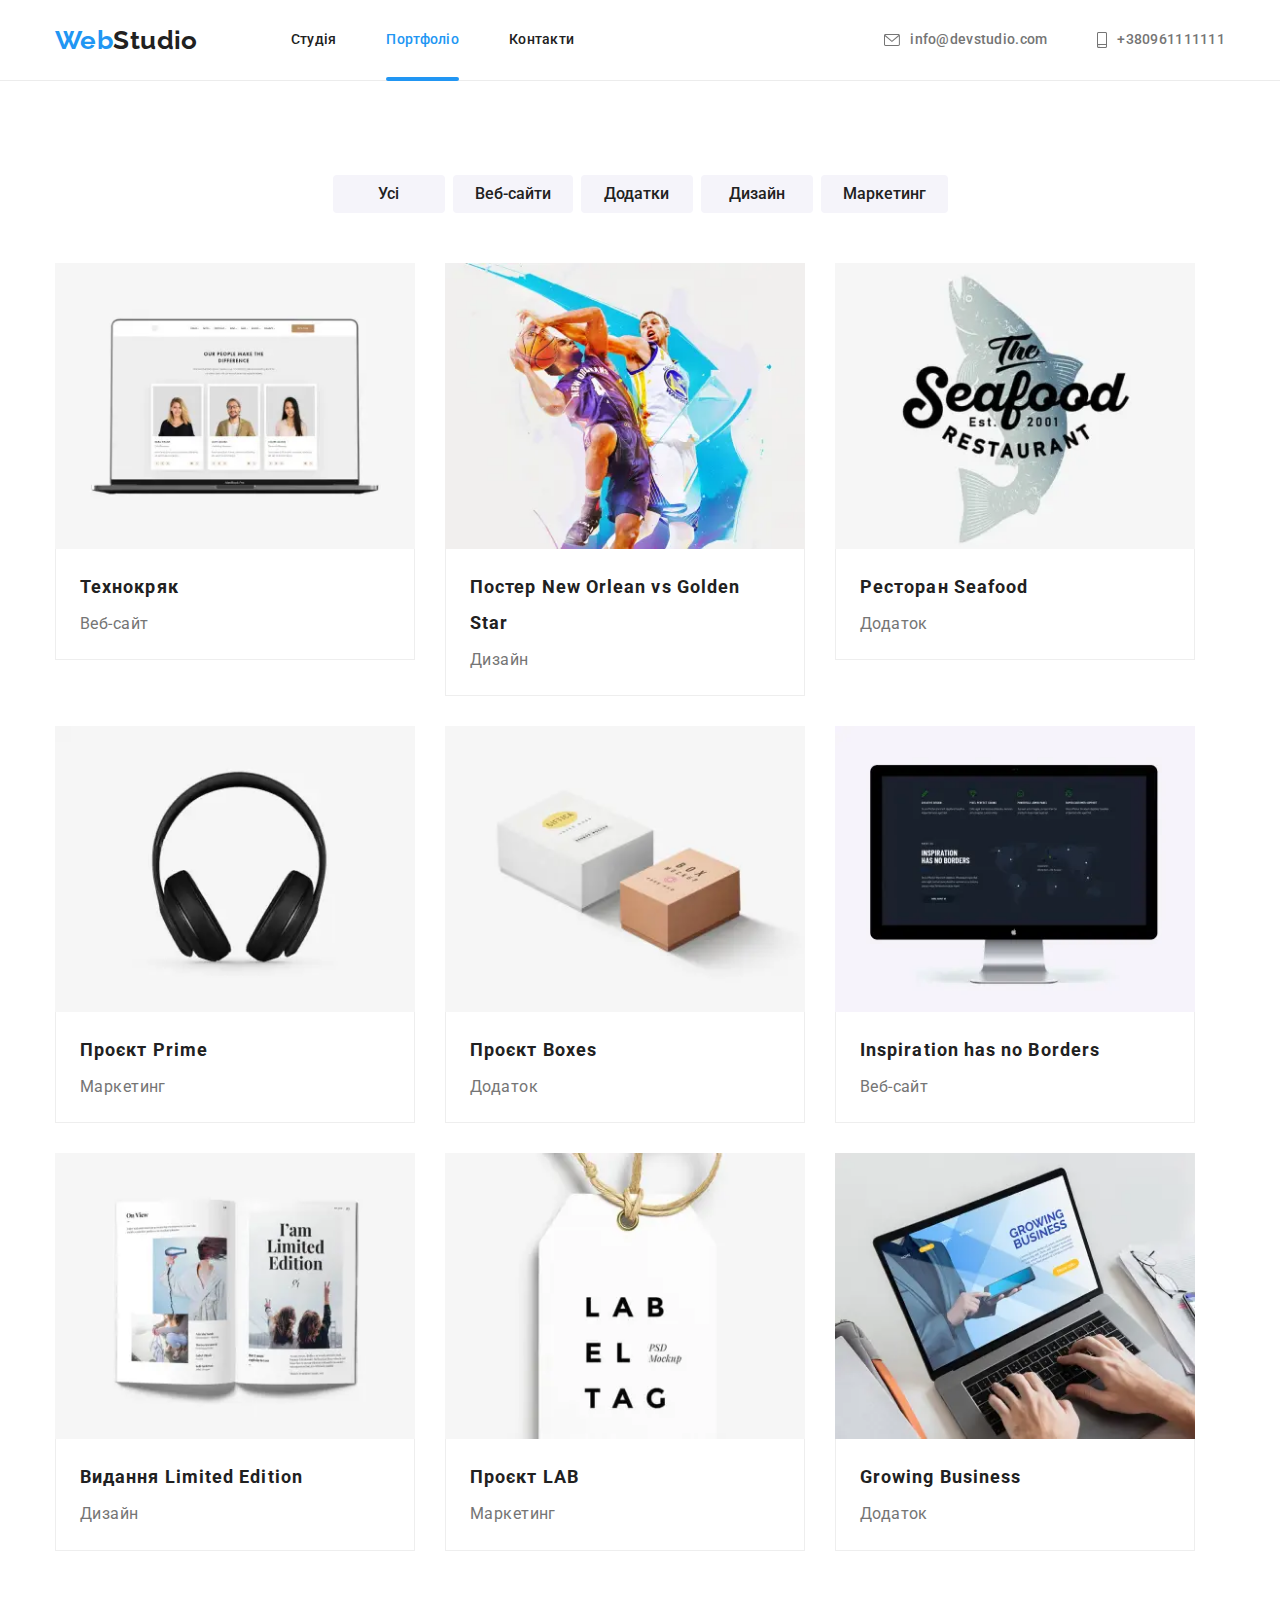
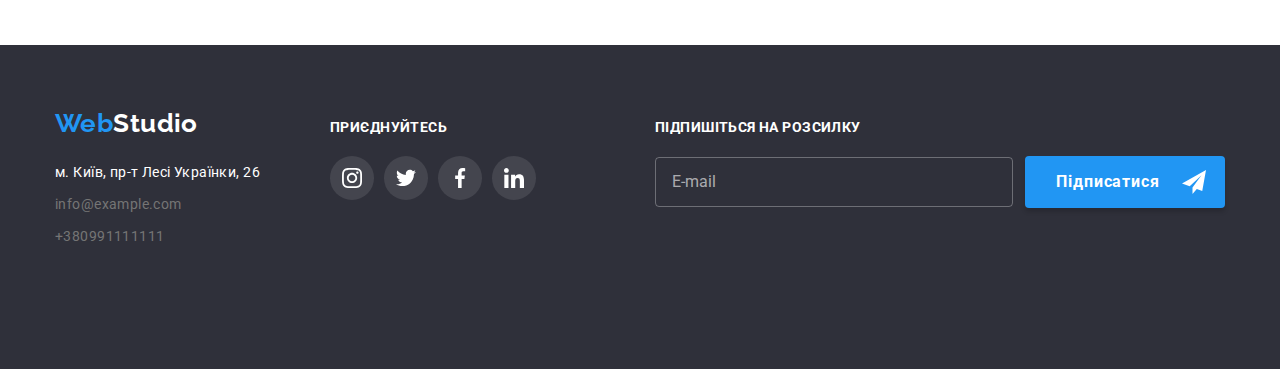
==== portfolio.html @ e05320b8 "add new tasks" ====
<!DOCTYPE html>
<html lang="uk">
  <head>
    <meta charset="UTF-8" />
    <meta http-equiv="X-UA-Compatible" content="IE=edge" />
    <meta name="viewport" content="width=device-width, initial-scale=1.0" />
    <link
      href="https://fonts.googleapis.com/css2?family=Raleway:wght@700&family=Roboto:wght@400;500;700;900&display=swap"
      rel="stylesheet"
    />
    <link
      rel="stylesheet"
      href="https://cdnjs.cloudflare.com/ajax/libs/modern-normalize/1.1.0/modern-normalize.min.css"
    />
    <link rel="stylesheet" href="./css/main.min.css" />
    <title>Портфоліо</title>
  </head>
  <body class="page">
    <!-- Header -->
    <header class="page-header">
      <div class="container wrapper">
        <nav class="main-nav">
          <!-- logo -->
          <a href="./index.html" lang="en" class="link logo-header logo"
            ><span class="select">Web</span>Studio</a
          >
          <!-- navigation -->
          <ul class="nav-list list">
            <li class="nav-list-item">
              <a href="./index.html" class="link nav-list-link">Студія</a>
            </li>
            <li class="nav-list-item">
              <a href="./portfolio.html" class="link nav-list-link current">Портфоліо</a>
            </li>
            <li class="nav-list-item"><a href="#" class="link nav-list-link">Контакти</a></li>
          </ul>
        </nav>
        <button class="open-mobile-menu-btn" type="button" data-menu-open>
          <svg class="open-mobile-menu-icon">
            <use href="./images/icons.svg#icon-menu"></use>
          </svg>
        </button>
        <ul class="list contact-list">
          <li class="contact-list-item">
            <a href="mailto:info@devstudio.com" class="link mail">
              <svg class="mail-icon" width="16" height="12" aria-label="пошта">
                <use href="./images/icons.svg#icon-envelope"></use></svg
              >info@devstudio.com</a
            >
          </li>
          <li class="contact-list-item">
            <a href="tel:+380961111111" class="link tel">
              <svg class="mail-icon" width="10" height="16" aria-label="мобільний телефон">
                <use href="./images/icons.svg#icon-smartphone"></use></svg
              >+380961111111</a
            >
          </li>
        </ul>
      </div>
    </header>

    <!-- main -->
    <main>
      <!-- portfolio -->
      <section class="section portfolio">
        <div class="container portfolio-wrapper">
          <h1 class="visually-hidden">Портфоліо</h1>
          <ul class="list portfolio-list">
            <li class="portfolio-list-item">
              <button type="button" class="main-btn button">Усі</button>
            </li>
            <li class="portfolio-list-item">
              <button type="button" class="button">Веб-сайти</button>
            </li>
            <li class="portfolio-list-item">
              <button type="button" class="button">Додатки</button>
            </li>
            <li class="portfolio-list-item">
              <button type="button" class="button">Дизайн</button>
            </li>
            <li class="portfolio-list-item">
              <button type="button" class="button">Маркетинг</button>
            </li>
          </ul>

          <ul class="portfolio-content">
            <li class="portfolio-content-item">
              <a href="" class="link portfolio-content-link">
                <div class="cards-wrapper">
                  <picture>
                    <source
                      srcset="./images/pf1-desktop.webp 1x, ./images/pf1-desktop@2x.webp 2x"
                      media="(min-width: 1200px)"
                      type="image/webp"
                    />
                    <source
                      srcset="./images/pf1-desktop.jpg 1x, ./images/pf1-desktop@2x.jpg 2x"
                      media="(min-width: 1200px)"
                      type="image/jpeg"
                    />
                    <source
                      srcset="./images/pf1-tablet.webp 1x, ./images/pf1-tablet@2x.webp 2x"
                      media="(min-width: 768px)"
                      type="image/webp"
                    />
                    <source
                      srcset="./images/pf1-tablet.jpg 1x, ./images/pf1-tablet@2x.jpg 2x"
                      media="(min-width: 768px)"
                      type="image/jpeg"
                    />
                    <source
                      srcset="./images/pf1-mobile.webp 1x, ./images/pf1-mobile@2x.webp 2x"
                      media="(max-width: 767px)"
                      type="image/webp"
                    />
                    <source
                      srcset="./images/pf1-mobile.jpg 1x, ./images/pf1-mobile@2x.jpg 2x"
                      media="(max-width: 767px)"
                      type="image/jpeg"
                    />
                    <img class="work-picture" src="./images/pf1-mobile.jpg" alt="ноутбук" />
                  </picture>
                  <p class="cards-overlay">
                    Ресурс пропонує комплексні пропозиції з різним рівнем функціоналу та сервісів.
                    Все це дозволить відвідувачу отримати вичерпні відомості про компанію чи
                    приватну особу.
                  </p>
                </div>
                <div class="our-products">
                  <h2 class="portfolio-title">Технокряк</h2>
                  <p class="desk">Веб-сайт</p>
                </div>
              </a>
            </li>

            <li class="link portfolio-content-item">
              <a href="" class="link portfolio-content-link">
                <div class="cards-wrapper">
                  <picture>
                    <source
                      srcset="./images/pf2-desktop.webp 1x, ./images/pf2-desktop@2x.webp 2x"
                      media="(min-width: 1200px)"
                      type="image/webp"
                    />
                    <source
                      srcset="./images/pf2-desktop.jpg 1x, ./images/pf2-desktop@2x.jpg 2x"
                      media="(min-width: 1200px)"
                      type="image/jpeg"
                    />
                    <source
                      srcset="./images/pf2-tablet.webp 1x, ./images/pf2-tablet@2x.webp 2x"
                      media="(min-width: 768px)"
                      type="image/webp"
                    />
                    <source
                      srcset="./images/pf2-tablet.jpg 1x, ./images/pf2-tablet@2x.jpg 2x"
                      media="(min-width: 768px)"
                      type="image/jpeg"
                    />
                    <source
                      srcset="./images/pf2-mobile.webp 1x, ./images/pf2-mobile@2x.webp 2x"
                      media="(max-width: 767px)"
                      type="image/webp"
                    />
                    <source
                      srcset="./images/pf2-mobile.jpg 1x, ./images/pf2-mobile@2x.jpg 2x"
                      media="(max-width: 767px)"
                      type="image/jpeg"
                    />
                    <img
                      class="work-picture"
                      src="./images/pf2-mobile.jpg"
                      alt="два баскетболісти з мячем"
                    />
                  </picture>
                  <p class="cards-overlay">
                    Ресурс пропонує комплексні пропозиції з різним рівнем функціоналу та сервісів.
                    Все це дозволить відвідувачу отримати вичерпні відомості про компанію чи
                    приватну особу.
                  </p>
                </div>

                <div class="our-products">
                  <h2 class="portfolio-title">Постер New Orlean vs Golden Star</h2>
                  <p class="desk">Дизайн</p>
                </div>
              </a>
            </li>

            <li class="portfolio-content-item">
              <a href="" class="link link portfolio-content-link">
                <div class="cards-wrapper">
                  <picture>
                    <source
                      srcset="./images/pf3-desktop.webp 1x, ./images/pf3-desktop@2x.webp 2x"
                      media="(min-width: 1200px)"
                      type="image/webp"
                    />
                    <source
                      srcset="./images/pf3-desktop.jpg 1x, ./images/pf3-desktop@2x.jpg 2x"
                      media="(min-width: 1200px)"
                      type="image/jpeg"
                    />
                    <source
                      srcset="./images/pf3-tablet.webp 1x, ./images/pf3-tablet@2x.webp 2x"
                      media="(min-width: 768px)"
                      type="image/webp"
                    />
                    <source
                      srcset="./images/pf3-tablet.jpg 1x, ./images/pf3-tablet@2x.jpg 2x"
                      media="(min-width: 768px)"
                      type="image/jpeg"
                    />
                    <source
                      srcset="./images/pf3-mobile.webp 1x, ./images/pf3-mobile@2x.webp 2x"
                      media="(max-width: 767px)"
                      type="image/webp"
                    />
                    <source
                      srcset="./images/pf3-mobile.jpg 1x, ./images/pf3-mobile@2x.jpg 2x"
                      media="(max-width: 767px)"
                      type="image/jpeg"
                    />
                    <img class="work-picture" src="./images/pf3-mobile.jpg" alt="лого ресторану" />
                  </picture>
                  <p class="cards-overlay">
                    Ресурс пропонує комплексні пропозиції з різним рівнем функціоналу та сервісів.
                    Все це дозволить відвідувачу отримати вичерпні відомості про компанію чи
                    приватну особу.
                  </p>
                </div>
                <div class="our-products">
                  <h2 class="portfolio-title">Ресторан Seafood</h2>
                  <p class="desk">Додаток</p>
                </div>
              </a>
            </li>

            <li class="portfolio-content-item">
              <a href="" class="link portfolio-content-link">
                <div class="cards-wrapper">
                  <picture>
                    <source
                      srcset="./images/pf4-desktop.webp 1x, ./images/pf4-desktop@2x.webp 2x"
                      media="(min-width: 1200px)"
                      type="image/webp"
                    />
                    <source
                      srcset="./images/pf4-desktop.jpg 1x, ./images/pf4-desktop@2x.jpg 2x"
                      media="(min-width: 1200px)"
                      type="image/jpeg"
                    />
                    <source
                      srcset="./images/pf4-tablet.webp 1x, ./images/pf4-tablet@2x.webp 2x"
                      media="(min-width: 768px)"
                      type="image/webp"
                    />
                    <source
                      srcset="./images/pf4-tablet.jpg 1x, ./images/pf4-tablet@2x.jpg 2x"
                      media="(min-width: 768px)"
                      type="image/jpeg"
                    />
                    <source
                      srcset="./images/pf4-mobile.webp 1x, ./images/pf4-mobile@2x.webp 2x"
                      media="(max-width: 767px)"
                      type="image/webp"
                    />
                    <source
                      srcset="./images/pf4-mobile.jpg 1x, ./images/pf4-mobile@2x.jpg 2x"
                      media="(max-width: 767px)"
                      type="image/jpeg"
                    />
                    <img class="work-picture" src="./images/pf4-mobile.jpg" alt="навушники" />
                  </picture>
                  <p class="cards-overlay">
                    Ресурс пропонує комплексні пропозиції з різним рівнем функціоналу та сервісів.
                    Все це дозволить відвідувачу отримати вичерпні відомості про компанію чи
                    приватну особу.
                  </p>
                </div>

                <div class="our-products">
                  <h2 class="portfolio-title">Проєкт Prime</h2>
                  <p class="desk">Маркетинг</p>
                </div>
              </a>
            </li>

            <li class="portfolio-content-item">
              <a href="" class="link portfolio-content-link">
                <div class="cards-wrapper">
                  <picture>
                    <source
                      srcset="./images/pf5-desktop.webp 1x, ./images/pf5-desktop@2x.webp 2x"
                      media="(min-width: 1200px)"
                      type="image/webp"
                    />
                    <source
                      srcset="./images/pf5-desktop.jpg 1x, ./images/pf5-desktop@2x.jpg 2x"
                      media="(min-width: 1200px)"
                      type="image/jpeg"
                    />
                    <source
                      srcset="./images/pf5-tablet.webp 1x, ./images/pf5-tablet@2x.webp 2x"
                      media="(min-width: 768px)"
                      type="image/webp"
                    />
                    <source
                      srcset="./images/pf5-tablet.jpg 1x, ./images/pf5-tablet@2x.jpg 2x"
                      media="(min-width: 768px)"
                      type="image/jpeg"
                    />
                    <source
                      srcset="./images/pf5-mobile.webp 1x, ./images/pf5-mobile@2x.webp 2x"
                      media="(max-width: 767px)"
                      type="image/webp"
                    />
                    <source
                      srcset="./images/pf5-mobile.jpg 1x, ./images/pf5-mobile@2x.jpg 2x"
                      media="(max-width: 767px)"
                      type="image/jpeg"
                    />
                    <img class="work-picture" src="./images/pf5-mobile.jpg" alt="дві коробки" />
                  </picture>
                  <p class="cards-overlay">
                    Ресурс пропонує комплексні пропозиції з різним рівнем функціоналу та сервісів.
                    Все це дозволить відвідувачу отримати вичерпні відомості про компанію чи
                    приватну особу.
                  </p>
                </div>
                <div class="our-products">
                  <h2 class="portfolio-title">Проєкт Boxes</h2>
                  <p class="desk">Додаток</p>
                </div>
              </a>
            </li>

            <li class="portfolio-content-item">
              <a href="" class="link portfolio-content-link">
                <div class="cards-wrapper">
                  <picture>
                    <source
                      srcset="./images/pf6-desktop.webp 1x, ./images/pf6-desktop@2x.webp 2x"
                      media="(min-width: 1200px)"
                      type="image/webp"
                    />
                    <source
                      srcset="./images/pf6-desktop.jpg 1x, ./images/pf6-desktop@2x.jpg 2x"
                      media="(min-width: 1200px)"
                      type="image/jpeg"
                    />
                    <source
                      srcset="./images/pf6-tablet.webp 1x, ./images/pf6-tablet@2x.webp 2x"
                      media="(min-width: 768px)"
                      type="image/webp"
                    />
                    <source
                      srcset="./images/pf6-tablet.jpg 1x, ./images/pf6-tablet@2x.jpg 2x"
                      media="(min-width: 768px)"
                      type="image/jpeg"
                    />
                    <source
                      srcset="./images/pf6-mobile.webp 1x, ./images/pf6-mobile@2x.webp 2x"
                      media="(max-width: 767px)"
                      type="image/webp"
                    />
                    <source
                      srcset="./images/pf6-mobile.jpg 1x, ./images/pf6-mobile@2x.jpg 2x"
                      media="(max-width: 767px)"
                      type="image/jpeg"
                    />
                    <img class="work-picture" src="./images/pf6-mobile.jpg" alt="компютер єпл" />
                  </picture>
                  <p class="cards-overlay">
                    Ресурс пропонує комплексні пропозиції з різним рівнем функціоналу та сервісів.
                    Все це дозволить відвідувачу отримати вичерпні відомості про компанію чи
                    приватну особу.
                  </p>
                </div>

                <div class="our-products">
                  <h2 class="portfolio-title">Inspiration has no Borders</h2>
                  <p class="desk">Веб-сайт</p>
                </div>
              </a>
            </li>

            <li class="portfolio-content-item">
              <a href="" class="link portfolio-content-link">
                <div class="cards-wrapper">
                  <picture>
                    <source
                      srcset="./images/pf7-desktop.webp 1x, ./images/pf7-desktop@2x.webp 2x"
                      media="(min-width: 1200px)"
                      type="image/webp"
                    />
                    <source
                      srcset="./images/pf7-desktop.jpg 1x, ./images/pf7-desktop@2x.jpg 2x"
                      media="(min-width: 1200px)"
                      type="image/jpeg"
                    />
                    <source
                      srcset="./images/pf7-tablet.webp 1x, ./images/pf7-tablet@2x.webp 2x"
                      media="(min-width: 768px)"
                      type="image/webp"
                    />
                    <source
                      srcset="./images/pf7-tablet.jpg 1x, ./images/pf7-tablet@2x.jpg 2x"
                      media="(min-width: 768px)"
                      type="image/jpeg"
                    />
                    <source
                      srcset="./images/pf7-mobile.webp 1x, ./images/pf7-mobile@2x.webp 2x"
                      media="(max-width: 767px)"
                      type="image/webp"
                    />
                    <source
                      srcset="./images/pf7-mobile.jpg 1x, ./images/pf7-mobile@2x.jpg 2x"
                      media="(max-width: 767px)"
                      type="image/jpeg"
                    />
                    <img class="work-picture" src="./images/pf7-mobile.jpg" alt="розгонута книга" />
                  </picture>
                  <p class="cards-overlay">
                    Ресурс пропонує комплексні пропозиції з різним рівнем функціоналу та сервісів.
                    Все це дозволить відвідувачу отримати вичерпні відомості про компанію чи
                    приватну особу.
                  </p>
                </div>
                <div class="our-products">
                  <h2 class="portfolio-title">Видання Limited Edition</h2>
                  <p class="desk">Дизайн</p>
                </div>
              </a>
            </li>

            <li class="portfolio-content-item">
              <a href="" class="link portfolio-content-link">
                <div class="cards-wrapper">
                  <picture>
                    <source
                      srcset="./images/pf8-desktop.webp 1x, ./images/pf8-desktop@2x.webp 2x"
                      media="(min-width: 1200px)"
                      type="image/webp"
                    />
                    <source
                      srcset="./images/pf8-desktop.jpg 1x, ./images/pf8-desktop@2x.jpg 2x"
                      media="(min-width: 1200px)"
                      type="image/jpeg"
                    />
                    <source
                      srcset="./images/pf8-tablet.webp 1x, ./images/pf8-tablet@2x.webp 2x"
                      media="(min-width: 768px)"
                      type="image/webp"
                    />
                    <source
                      srcset="./images/pf8-tablet.jpg 1x, ./images/pf8-tablet@2x.jpg 2x"
                      media="(min-width: 768px)"
                      type="image/jpeg"
                    />
                    <source
                      srcset="./images/pf8-mobile.webp 1x, ./images/pf8-mobile@2x.webp 2x"
                      media="(max-width: 767px)"
                      type="image/webp"
                    />
                    <source
                      srcset="./images/pf8-mobile.jpg 1x, ./images/pf8-mobile@2x.jpg 2x"
                      media="(max-width: 767px)"
                      type="image/jpeg"
                    />
                    <img class="work-picture" src="./images/pf8-mobile.jpg" alt="бірка з лейблом" />
                  </picture>
                  <p class="cards-overlay">
                    Ресурс пропонує комплексні пропозиції з різним рівнем функціоналу та сервісів.
                    Все це дозволить відвідувачу отримати вичерпні відомості про компанію чи
                    приватну особу.
                  </p>
                </div>
                <div class="our-products">
                  <h2 class="portfolio-title">Проєкт LAB</h2>
                  <p class="desk">Маркетинг</p>
                </div>
              </a>
            </li>

            <li class="portfolio-content-item">
              <a href="" class="link portfolio-content-link">
                <div class="cards-wrapper">
                  <picture>
                    <source
                      srcset="./images/pf9-desktop.webp 1x, ./images/pf9-desktop@2x.webp 2x"
                      media="(min-width: 1200px)"
                      type="image/webp"
                    />
                    <source
                      srcset="./images/pf9-desktop.jpg 1x, ./images/pf9-desktop@2x.jpg 2x"
                      media="(min-width: 1200px)"
                      type="image/jpeg"
                    />
                    <source
                      srcset="./images/pf9-tablet.webp 1x, ./images/pf9-tablet@2x.webp 2x"
                      media="(min-width: 768px)"
                      type="image/webp"
                    />
                    <source
                      srcset="./images/pf9-tablet.jpg 1x, ./images/pf9-tablet@2x.jpg 2x"
                      media="(min-width: 768px)"
                      type="image/jpeg"
                    />
                    <source
                      srcset="./images/pf9-mobile.webp 1x, ./images/pf9-mobile@2x.webp 2x"
                      media="(max-width: 767px)"
                      type="image/webp"
                    />
                    <source
                      srcset="./images/pf9-mobile.jpg 1x, ./images/pf9-mobile@2x.jpg 2x"
                      media="(max-width: 767px)"
                      type="image/jpeg"
                    />
                    <img
                      class="work-picture"
                      src="./images/pf9-mobile.jpg"
                      alt="ноутбук на якому печатають"
                    />
                  </picture>
                  <p class="cards-overlay">
                    Ресурс пропонує комплексні пропозиції з різним рівнем функціоналу та сервісів.
                    Все це дозволить відвідувачу отримати вичерпні відомості про компанію чи
                    приватну особу.
                  </p>
                </div>
                <div class="our-products">
                  <h2 class="portfolio-title">Growing Business</h2>
                  <p class="desk">Додаток</p>
                </div>
              </a>
            </li>
          </ul>
        </div>
      </section>
    </main>

    <!-- footer -->

    <footer class="page-footer">
      <div class="container footer-wrapper">
        <div class="content-wrapper">
          <a href="./index.html" lang="en" class="link logo-footer logo">
            <span class="select">Web</span>Studio</a
          >
          <address>
            <ul class="list footer-list">
              <li class="footer-list-item">
                <a
                  href="https://goo.gl/maps/CPtrU1FHBa2aNyZL9"
                  target="_blank"
                  rel="noopener noreferrer nofollow"
                  class="link address"
                  >м. Київ, пр-т Лесі Українки, 26</a
                >
              </li>
              <li class="footer-list-item">
                <a href="mailto:info@example.com" class="link contact">info@example.com</a>
              </li>
              <li class="footer-list-item">
                <a href="tel:+380991111111" class="link contact">+380991111111</a>
              </li>
            </ul>
          </address>
        </div>

        <div class="join-wrapper">
          <p class="join-text">Приєднуйтесь</p>
          <ul class="join-list">
            <li class="join-list-item">
              <a href="" class="join-list-link">
                <svg
                  class="join-list-icon"
                  width="20"
                  height="20"
                  aria-label="соціальна сторінка інстаграм"
                >
                  <use href="./images/icons.svg#icon-social-instagram"></use>
                </svg>
              </a>
            </li>
            <li class="join-list-item">
              <a href="" class="join-list-link">
                <svg
                  class="join-list-icon"
                  width="20"
                  height="20"
                  aria-label="соціальна сторінка твітер"
                >
                  <use href="./images/icons.svg#icon-social-twitter"></use>
                </svg>
              </a>
            </li>
            <li class="join-list-item">
              <a href="" class="join-list-link">
                <svg
                  class="join-list-icon"
                  width="20"
                  height="20"
                  aria-label="соціальна сторінка фейсбук"
                >
                  <use href="./images/icons.svg#icon-social-facebook"></use>
                </svg>
              </a>
            </li>
            <li class="join-list-item">
              <a href="" class="join-list-link">
                <svg
                  class="join-list-icon"
                  width="20"
                  height="20"
                  aria-label="соціальна сторінка лінкедін"
                >
                  <use href="./images/icons.svg#icon-social-linkedin"></use>
                </svg>
              </a>
            </li>
          </ul>
        </div>

        <form class="footer-form">
          <p class="footer-form-label-desk">Підпишіться на розсилку</p>
          <div class="footer-form-wrapper">
            <label class="footer-form-label">
              <input
                type="email"
                name="user-footer-mail"
                class="footer-form-input"
                placeholder="E-mail"
              />
            </label>
            <button type="submit" class="footer-form-btn">
              Підписатися<svg
                class="footer-form-icon"
                width="24"
                height="24"
                aria-label="іконка відправки"
              >
                <use href="./images/icons.svg#icon-icon-send"></use>
              </svg>
            </button>
          </div>
        </form>
      </div>
    </footer>
  </body>
</html>
---- css/main.min.css ----
:root{--page-bg-color: #ffffff;--primary-text-color-dark: #212121;--secondary-text-color-dark: #757575;--main-accent-color: #2196f3;--secondary-accent-color: #188ce8;--primary-text-color-light: #ffffff;--primary-bg-color-dark: #2f303a;--secondary-bg-color-light: #f5f4fa;--logo-header-color: #000000;--transition-dur-and-func: 250ms cubic-bezier(0.4, 0, 0.2, 1)}.visually-hidden{position:absolute;white-space:nowrap;width:1px;height:1px;overflow:hidden;border:0;padding:0;clip:rect(0 0 0 0);clip-path:inset(50%);margin:-1px}img{display:block;width:100%;height:auto}button{cursor:pointer;font-family:inherit}address{font-style:normal}h1,h2,h3,p{margin-top:0;margin-bottom:0}ul{margin-top:0;margin-bottom:0;padding-left:0;list-style:none}.page{margin:0;background-color:var(--page-bg-color);color:var(--primary-text-color-dark);font-family:"Roboto",sans-serif;letter-spacing:.03em;font-size:14px}.link{text-decoration:none}.section{padding:60px 0}@media screen and (min-width: 1200px){.section{padding:94px 0}}.container{padding:0 15px}@media screen and (min-width: 480px){.container{width:480px;margin-left:auto;margin-right:auto}}@media screen and (min-width: 768px){.container{width:720px}}@media screen and (min-width: 1200px){.container{width:1200px}}.social-list__link,.regular-customers-list__link,.advantage-theme,.modal-form-check-label{display:flex;justify-content:center;align-items:center}.hero{padding:118px 0;margin-left:auto;margin-right:auto;max-width:767pxpx;text-align:center;background-color:var(--primary-bg-color-dark);background-image:linear-gradient(to right, rgba(47, 48, 58, 0.4), rgba(47, 48, 58, 0.4)),url(../images/hero-img.jpg);background-repeat:no-repeat;background-size:cover;background-position:center}@media screen and (min-device-pixel-ratio: 2)and (min-width: 480px),screen and (min-resolution: 192dpi)and (min-width: 480px),screen and (min-resolution: 2dppx)and (min-width: 480px){.hero{background-image:linear-gradient(to right, rgba(47, 48, 58, 0.4), rgba(47, 48, 58, 0.4)),url("/images/hero-img-mobile@2x.jpg")}}.hero-title{margin-bottom:30px;color:var(--primary-text-color-light);font-size:26px;line-height:1.6;font-weight:900;text-transform:uppercase;letter-spacing:.06em;text-align:center}@media screen and (min-width: 768px){.hero{background-image:linear-gradient(to right, rgba(47, 48, 58, 0.4), rgba(47, 48, 58, 0.4)),url(/images/hero-img-tablet.jpg)}}@media screen and (min-width: 768px)and (min-device-pixel-ratio: 2)and (min-width: 768px),screen and (min-width: 768px)and (min-resolution: 192dpi)and (min-width: 768px),screen and (min-width: 768px)and (min-resolution: 2dppx)and (min-width: 768px){.hero{background-image:linear-gradient(to right, rgba(47, 48, 58, 0.4), rgba(47, 48, 58, 0.4)),url("/images/hero-img-tablet@2x.jpg")}}@media screen and (min-width: 1200px){.hero{background-image:linear-gradient(to right, rgba(47, 48, 58, 0.4), rgba(47, 48, 58, 0.4)),url(/images/hero-img-desktop.jpg)}}@media screen and (min-width: 1200px)and (min-device-pixel-ratio: 2)and (min-width: 1200px),screen and (min-width: 1200px)and (min-resolution: 192dpi)and (min-width: 1200px),screen and (min-width: 1200px)and (min-resolution: 2dppx)and (min-width: 1200px){.hero{background-image:linear-gradient(to right, rgba(47, 48, 58, 0.4), rgba(47, 48, 58, 0.4)),url("/images/hero-img-desktop@2x.jpg")}}@media screen and (min-width: 1200px){.hero-title{font-size:44px;line-height:1.4;text-align:center}}.logo-header{color:var(--logo-part-header)}.select{color:var(--main-accent-color)}@media screen and (max-width: 767px){.page-header{padding-top:16px;padding-bottom:16px;background-color:var(--primary-text-color-light);border-bottom:1px solid #ececec}.wrapper{display:flex;align-items:center;justify-content:space-between}.nav-list{display:none}.contact-list{display:none}.open-mobile-menu-btn{border:none;background-color:rgba(0,0,0,0);padding:0;line-height:0}.open-mobile-menu-icon{width:40px;height:40px;fill:var(--primary-text-color-dark)}.open-mobile-menu-icon:hover,.open-mobile-menu-icon:focus{fill:var(--main-accent-color)}}@media screen and (min-width: 768px){.open-mobile-menu-btn{display:none}.page-header{background-color:var(--primary-text-color-light);border-bottom:1px solid #ececec}.wrapper{display:flex;align-items:center}.main-nav{display:flex;align-items:center}.nav-list{display:flex;align-items:center;margin-right:auto}.nav-list{column-gap:50px}.nav-list-link{display:block;padding:32px 0;color:currentColor;font-weight:500;line-height:1.14;letter-spacing:.02em;transition:color var(--transition-dur-and-func)}.nav-list-link:hover,.nav-list-link:focus{color:var(--main-accent-color)}.logo-header{margin-right:88px;color:var(--logo-part-header)}.select{color:var(--main-accent-color)}.contact-list{margin-left:auto}.mail,.tel{display:flex;align-items:center;color:var(--secondary-text-color-dark);font-family:inherit;font-style:normal;line-height:1.14;letter-spacing:.02em;font-weight:500;transition:color var(--transition-dur-and-func)}.mail:hover,.mail:focus,.tel:hover,.tel:focus{color:var(--main-accent-color)}.mail-icon{fill:currentColor;margin-right:10px;transition:fill var(--transition-dur-and-func)}.mail:hover .mail-icon,.mail:focus .mail-icon,.tel:hover .mail-icon,.tel:focus .mail-icon{fill:var(--main-accent-color)}.current{color:var(--main-accent-color);position:relative}.current::after{content:"";position:absolute;bottom:-1px;left:0;display:block;width:100%;height:4px;background-color:var(--main-accent-color);border-radius:2px}}@media screen and (min-width: 1200px){.page-header{background-color:var(--primary-text-color-light);border-bottom:1px solid #ececec}.wrapper{display:flex;align-items:center}.main-nav{display:flex;align-items:center}.nav-list{display:flex;align-items:center}.nav-list,.contact-list{column-gap:50px}.nav-list-link{display:block;padding:32px 0;color:currentColor;font-weight:500;line-height:1.14;letter-spacing:.02em;transition:color var(--transition-dur-and-func)}.nav-list-link:hover,.nav-list-link:focus{color:var(--main-accent-color)}.logo-header{margin-right:93px;color:var(--logo-part-header)}.select{color:var(--main-accent-color)}.contact-list{display:flex;margin-left:auto}.list .mail,.list .tel{display:flex;padding:32px 0;align-items:center;color:var(--secondary-text-color-dark);font-family:inherit;font-style:normal;line-height:1.14;letter-spacing:.02em;font-weight:500;transition:color var(--transition-dur-and-func)}.list .mail:hover,.list .mail:focus,.list .tel:hover,.list .tel:focus{color:var(--main-accent-color)}.mail-icon{fill:currentColor;margin-right:10px;transition:fill var(--transition-dur-and-func)}.mail:hover .mail-icon,.mail:focus .mail-icon,.tel:hover .mail-icon,.tel:focus .mail-icon{fill:var(--main-accent-color)}.current{color:var(--main-accent-color);position:relative}.current::after{content:"";position:absolute;bottom:-1px;left:0;display:block;width:100%;height:4px;background-color:var(--main-accent-color);border-radius:2px}}.backdrop{position:fixed;top:0;left:0;z-index:100;width:100%;height:100%;background-color:rgba(0,0,0,.2);transition:opacity var(--transition-dur-and-func),visibility var(--transition-dur-and-func)}.backdrop.is-hidden{opacity:0;visibility:hidden;pointer-events:none}.modal{position:absolute;top:50%;left:50%;min-width:450px;min-height:581px;padding:40px;transform:translate(-50%, -50%);background-color:var(--page-bg-color)}.close-btn{position:absolute;top:8px;right:8px;display:flex;align-items:center;justify-content:center;padding:0;width:30px;height:30px;border:1px solid rgba(0,0,0,.1);border-radius:50%;background-color:rgba(0,0,0,0);transition:fill var(--transition-dur-and-func)}.close-btn-icon{fill:#000}.close-btn:hover .close-btn-icon,.close-btn:focus .close-btn-icon{fill:var(--main-accent-color)}@media screen and (min-width: 1200px){.modal{min-width:528px}}.modal-form-title{margin-bottom:12px;font-size:20px;font-weight:700;line-height:1.2;text-align:center}.modal-form{display:flex;flex-direction:column}.modal-form-input{width:100%;height:40px;border:1px solid rgba(33,33,33,.2);border-radius:4px;padding-left:42px;transition:border-color var(--transition-dur-and-func)}.modal-form-input:focus{outline:none;border-color:var(--main-accent-color)}.modal-form-icon{position:absolute;top:50%;left:12px;transform:translateY(-50%);fill:var(--primary-text-color-dark);transition:fill var(--transition-dur-and-func)}.modal-form-input:focus+.modal-form-icon{fill:var(--main-accent-color)}.modal-form-field-desk{display:block;margin-bottom:4px;font-size:12px;line-height:1.2;letter-spacing:.01em;color:var(--secondary-text-color-dark)}.modal-form-input-wrapper{display:block;position:relative;margin-bottom:10px}.modal-form-comment{width:100%;height:120px;margin-bottom:20px;padding:12px 16px;resize:none;border:1px solid rgba(33,33,33,.2);border-radius:4px;transition:border-color var(--transition-dur-and-func)}.modal-form-comment:focus{outline:none;border-color:var(--main-accent-color)}.modal-form-comment::placeholder{font-size:12px;line-height:1.2;letter-spacing:.01em;color:rgba(117,117,117,.5)}.modal-form-check-icon{border-radius:2px;border:1px solid var(--primary-text-color-dark);cursor:pointer;margin-right:7px}.modal-form-checkbox:checked+.modal-form-check-icon{background-color:var(--main-accent-color);border-color:var(--main-accent-color)}.modal-form-checkbox:focus+.modal-form-check-icon{box-shadow:0 0 0 2px rgba(33,150,243,.5);border-color:var(--main-accent-color)}.own-check-icon{display:none}.modal-form-checkbox:checked+.modal-form-check-icon .own-check-icon{display:block}.modal-form-checkbox{appearance:none;position:absolute}.modal-form-check-label{margin-bottom:30px}.modal-form-check-desk{color:var(--secondary-text-color-dark);font-weight:400;letter-spacing:.03em;line-height:1.7}.modal-form-check-link{color:var(--main-accent-color);font-family:inherit;font-size:14px;line-height:1.7;font-weight:400;letter-spacing:.03em}.advantage-theme{width:100%;height:120px;margin-bottom:30px;background-color:var(--secondary-bg-color-light)}.list-marker{margin-bottom:30px}.advantage-title{margin-bottom:10px;font-size:14px;line-height:1.14;font-weight:700;letter-spacing:.03em;text-transform:uppercase;text-align:center}.text{color:var(--secondary-text-color-dark);line-height:1.7}.work{display:none}@media screen and (min-width: 768px){.advantage-list,.work-list,.team-list{display:flex;flex-wrap:wrap;gap:30px}.list-marker{width:calc((100% - 30px)/2)}.advantage-theme{display:flex;justify-content:center;align-items:center;width:100%;height:120px;margin-bottom:30px;background-color:var(--secondary-bg-color-light)}.advantage-title{text-align:left}}@media screen and (min-width: 1200px){.advantage-list,.work-list,.team-list{display:flex;flex-wrap:wrap;gap:30px}.list-marker{width:calc((100% - 90px)/4)}.work{display:block;padding-top:0}.work-list__item{position:relative}.work-list__overlay{display:flex;justify-content:center;align-items:center;position:absolute;bottom:0;left:0;width:100%;height:70px;color:var(--page-bg-color);text-transform:uppercase;font-weight:700;line-height:1.143;text-align:center;background-color:rgba(47,48,58,.8)}}.team{background-color:var(--secondary-bg-color-light)}.team-list__item{width:100%;background-color:var(--primary-text-color-light);box-shadow:0px 1px 3px rgba(0,0,0,.12),0px 1px 1px rgba(0,0,0,.14),0px 2px 1px rgba(0,0,0,.2)}.team-list__item:not(:last-child){margin-bottom:30px}.team__title{margin-bottom:30px;color:var(--primary-text-color-dark);font-weight:700;font-size:28px;line-height:1.14;letter-spacing:.03em;text-align:center}.our-team{padding:30px 0 24px 0}.our-team__title{margin-bottom:10px;color:var(--primary-text-color-dark);font-weight:500;font-size:16px;line-height:1.2;letter-spacing:.03em;text-align:center}.our-team__point{color:var(--secondary-text-color-dark);font-size:16px;line-height:1.2;text-align:center;margin-bottom:16px}@media screen and (min-width: 768px){.team-list__item{width:calc((100% - 30px)/2)}.team-list__item:not(:last-child){margin-bottom:0}}@media screen and (min-width: 1200px){.team-list__item{width:calc((100% - 90px)/4);background-color:var(--primary-text-color-light);box-shadow:0px 1px 3px rgba(0,0,0,.12),0px 1px 1px rgba(0,0,0,.14),0px 2px 1px rgba(0,0,0,.2)}.team-list__item:not(:last-child){margin-bottom:0}.team{background-color:var(--secondary-bg-color-light)}.team__title{margin-bottom:50px;font-size:36px;line-height:1.17}.our-team{padding:30px 0}.our-team__title{margin-bottom:10px;color:var(--primary-text-color-dark);font-weight:500;font-size:16px;line-height:1.2;letter-spacing:.03em;text-align:center}}.regular-customers__title{margin-bottom:30px;font-size:28px;line-height:1.14;font-weight:700;letter-spacing:.03em;color:var(--primary-text-color-dark);text-align:center}.regular-customers-list{display:flex;gap:30px;flex-wrap:wrap}.regular-customers-list__item{width:calc((100% - 30px)/2);height:92px}.regular-customers-list__link{width:100%;height:100%;border:1px solid #afb1b8;border-radius:4px;transition:border var(--transition-dur-and-func)}.regular-customers-list__link:hover,.regular-customers-list__link:focus{border:1px solid var(--main-accent-color)}.regular-customers-list__icon{fill:#afb1b8;transition:fill var(--transition-dur-and-func)}.regular-customers-list__link:hover .regular-customers-list__icon,.regular-customers-list__link:focus .regular-customers-list__icon{fill:var(--main-accent-color)}@media screen and (min-width: 768px){.regular-customers-list__item{width:calc((100% - 60px)/3);height:92px}}@media screen and (min-width: 1200px){.regular-customers-list__item{width:calc((100% - 150px)/6);height:92px}.regular-customers__title{margin-bottom:50px;font-size:36px;line-height:1.17}}.page-footer{padding:60px 0;background-color:var(--primary-bg-color-dark)}.footer-wrapper{display:flex;flex-direction:column;text-align:center}.join-wrapper{display:flex;flex-direction:column;align-items:center}.logo-footer{display:inline-block;margin-bottom:20px;color:var(--primary-text-color-light)}.footer-list{margin-bottom:60px}.footer-list-item:not(:last-child){margin-bottom:8px}.address{color:var(--primary-text-color-light);transition:color var(--transition-dur-and-func)}.contact{color:var(--secondary-text-color-dark);transition:color var(--transition-dur-and-func)}.address,.contact{font-family:inherit;line-height:1.7}.address:hover,.address:focus,.address:hover,.address:focus,.contact:hover,.contact:focus,.contact:hover,.contact:focus{color:var(--main-accent-color)}.join-list-icon{fill:var(--page-bg-color)}.join-list{display:flex;column-gap:10px;margin-bottom:60px}.join-list-link{display:flex;align-items:center;justify-content:center;width:44px;height:44px;border-radius:50%;background-color:rgba(255,255,255,.1);transition:background-color var(--transition-dur-and-func)}.join-list-link:hover,.join-list-link:focus{background-color:var(--main-accent-color)}@media screen and (min-width: 768px){.footer-wrapper{display:flex;justify-content:space-around;align-items:baseline;flex-direction:row;flex-wrap:wrap}}@media screen and (min-width: 1200px){.content-wrapper{margin-right:70px}.footer-wrapper{text-align:left}.join-wrapper{align-items:flex-start}}@media screen and (min-width: 768px){.footer-form-wrapper{width:450px}}@media screen and (max-width: 1199px){.footer-form-label{display:block;margin-bottom:20px}}.footer-form-input{width:100%;height:50px;padding:15px 0 15px 16px;border:1px solid rgba(255,255,255,.3);border-radius:4px;background-color:rgba(0,0,0,0);color:var(--page-bg-color)}.footer-form-input::placeholder{color:rgba(255,255,255,.6);font-size:16px;line-height:1.25}.footer-form-icon{position:absolute;top:13px;right:18px}@media screen and (min-width: 1200px){.footer-form{margin-left:auto}.footer-form-wrapper{display:flex;align-items:center;width:100%}.footer-form-label{width:358px}.footer-form-input{width:100%}}.portfolio-list{display:flex;flex-wrap:wrap;justify-content:flex-start;gap:8px;margin-bottom:50px}.button{display:inline-block;border:none;border-radius:4px;padding:6px 22px;min-width:112px;color:var(--primary-text-color-dark);background-color:var(--secondary-bg-color-light);font-weight:500;font-size:16px;line-height:1.6;text-align:center;transition:background-color var(--transition-dur-and-func),color var(--transition-dur-and-func),box-shadow var(--transition-dur-and-func)}.button:hover,.button:focus{color:var(--primary-text-color-light);background-color:var(--main-accent-color);box-shadow:0px 3px 1px rgba(0,0,0,.1),0px 1px 2px rgba(0,0,0,.08),0px 2px 2px rgba(0,0,0,.12)}.portfolio-content{display:flex;flex-wrap:wrap;justify-content:center;gap:30px}.portfolio-content-item{width:100%;text-align:left}.portfolio-content-link{display:block;width:100%;background-color:var(--primary-text-color-light);transition:box-shadow var(--transition-dur-and-func)}.portfolio-content-link:hover,.portfolio-content-link:focus{box-shadow:0px 1px 1px rgba(0,0,0,.12),0px 4px 4px rgba(0,0,0,.06),1px 4px 6px rgba(0,0,0,.16)}.portfolio-content-link:hover .cards-overlay{transform:translateY(0)}.our-products{padding:20px 24px;border-left:1px solid #eee;border-right:1px solid #eee;border-bottom:1px solid #eee}.portfolio-title{margin-bottom:4px;color:var(--primary-text-color-dark);font-weight:700;font-size:18px;line-height:2;letter-spacing:.06em}.cards-wrapper{position:relative;overflow:hidden}.cards-overlay{position:absolute;top:0;left:0;width:100%;height:100%;padding:63px 24px;background-color:rgba(33,150,243,.9);color:var(--page-bg-color);font-weight:400;font-size:18px;line-height:1.6;transform:translateY(100%);transition:transform var(--transition-dur-and-func)}@media screen and (min-width: 768px){.portfolio-content-item{width:calc((100% - 30px)/2)}.portfolio-content{justify-content:flex-start}.portfolio-list{justify-content:center}}@media screen and (min-width: 1200px){.portfolio-content-item{width:calc((100% - 90px)/3)}}.work__title{margin-bottom:50px;font-size:36px;line-height:1.17;font-weight:700;letter-spacing:.03em;color:var(--primary-text-color-dark);text-align:center}.social-list{display:flex;justify-content:center;column-gap:10px}.social-list__link{width:44px;height:44px;border-radius:50%;background-color:var(--page-bg-color);transition:background-color var(--transition-dur-and-func)}.social-list__link:hover,.social-list__link:focus{background-color:var(--main-accent-color)}.social-list__icon{fill:#afb1b8;transition:fill var(--transition-dur-and-func)}.social-list__link:hover .social-list__icon,.social-list__link:focus .social-list__icon{fill:var(--page-bg-color)}.join-text{margin-bottom:20px;font-size:14px;line-height:1.14;font-weight:700;letter-spacing:.03em;text-transform:uppercase;color:var(--page-bg-color)}.footer-form-label-desk{margin-bottom:20px;color:var(--primary-text-color-light);font-weight:700;line-height:1.14;text-transform:uppercase}.footer-form-btn{position:relative;display:inline-block;padding:10px 62px 10px 28px;margin-left:12px;align-self:center;min-width:200px;border:1px solid rgba(0,0,0,0);border-radius:4px;box-shadow:0px 4px 4px rgba(0,0,0,.15);background-color:var(--main-accent-color);color:var(--primary-text-color-light);font-weight:700;font-size:16px;line-height:1.9;letter-spacing:.06em;text-align:center;transition:background-color var(--transition-dur-and-func),box-shadow var(--transition-dur-and-func)}.desk{color:var(--secondary-text-color-dark);font-weight:400;font-size:16px;line-height:1.9}.favor-btn{display:inline-block;padding:10px 32px;min-width:216px;border:1px solid rgba(0,0,0,0);border-radius:4px;background-color:var(--main-accent-color);color:var(--primary-text-color-light);font-weight:700;font-size:16px;line-height:1.9;letter-spacing:.06em;text-align:center;transition:background-color var(--transition-dur-and-func)}.favor-btn:hover,.favor-btn:focus{background-color:var(--secondary-accent-color);color:var(--primary-text-color-light)}.logo{font-family:"Raleway",sans-serif;font-size:26px;line-height:1.4;font-weight:700}.modal-form-btn{display:inline-block;padding:10px 52px;align-self:center;min-width:200px;border:1px solid rgba(0,0,0,0);border-radius:4px;box-shadow:0px 4px 4px rgba(0,0,0,.15);background-color:var(--main-accent-color);color:var(--primary-text-color-light);font-weight:700;font-size:16px;line-height:1.9;letter-spacing:.06em;text-align:center}@media screen and (max-width: 767px){.mobile-menu{position:fixed;top:0;left:0;z-index:100;width:100%;height:100%;background-color:var(--primary-text-color-light);overflow-y:scroll;opacity:0;visibility:hidden;pointer-events:none;transform:translateX(100%);transition:opacity var(--transition-dur-and-func),visibility var(--transition-dur-and-func)}.mobile-menu.is-open{opacity:1;visibility:visible;pointer-events:auto;transform:translateX(0)}.mobile-menu-container{min-width:480px;position:relative;padding:48px 40px}.mobile-menu-close-btn{position:absolute;top:10px;right:15px;border:none;background-color:rgba(0,0,0,0);padding:0;line-height:0;cursor:pointer;line-height:0;outline:none}.mobile-menu-close-icon{height:40px;width:40px;fill:var(--primary-text-color-dark)}.mobile-menu-close-icon:focus,.mobile-menu-close-icon:hover{fill:var(--main-accent-color)}.menu-nav-list{margin-bottom:302px}.menu-nav-list__item:not(:last-child),.menu-contact-list__item:not(:last-child){margin-bottom:32px}.menu-nav-list__link{display:block;color:var(--primary-text-color-dark);font-weight:500;font-size:40px;line-height:1.2;letter-spacing:.02em;transition:color var(--transition-dur-and-func)}.menu-nav-list__link:hover,.menu-nav-list__link:focus{color:var(--main-accent-color)}.current{color:var(--main-accent-color)}.menu-contact-list{margin-bottom:64px}.menu-contact-list__link{display:block;font-family:inherit;font-style:normal;line-height:1.16;letter-spacing:.02em;font-weight:500;transition:color var(--transition-dur-and-func)}.menu-contact-list__link:hover,.menu-contact-list__link:focus{color:var(--main-accent-color)}.menu-contact-list__link-mail{font-size:24px;color:var(--secondary-text-color-dark)}.menu-contact-list__link-tell{font-size:34px;color:var(--main-accent-color)}.mobile-social-list{display:flex}.mobile-social-list__item{position:relative;margin-right:20px}.mobile-social-list__item:not(:last-child)::after{content:"";position:absolute;right:-10px;bottom:0;height:22px;border-right:1px solid rgba(33,33,33,.2)}.mobile-social-list__link{display:block;font-size:18px;font-weight:500;line-height:1.2;letter-spacing:.02em;color:var(--main-accent-color)}.social-select{font-size:18px;line-height:1.2;font-weight:500;text-transform:capitalize;letter-spacing:.02em;color:var(--main-accent-color)}}@media screen and (min-width: 768px){.mobile-menu{display:none}}/*# sourceMappingURL=main.min.css.map */
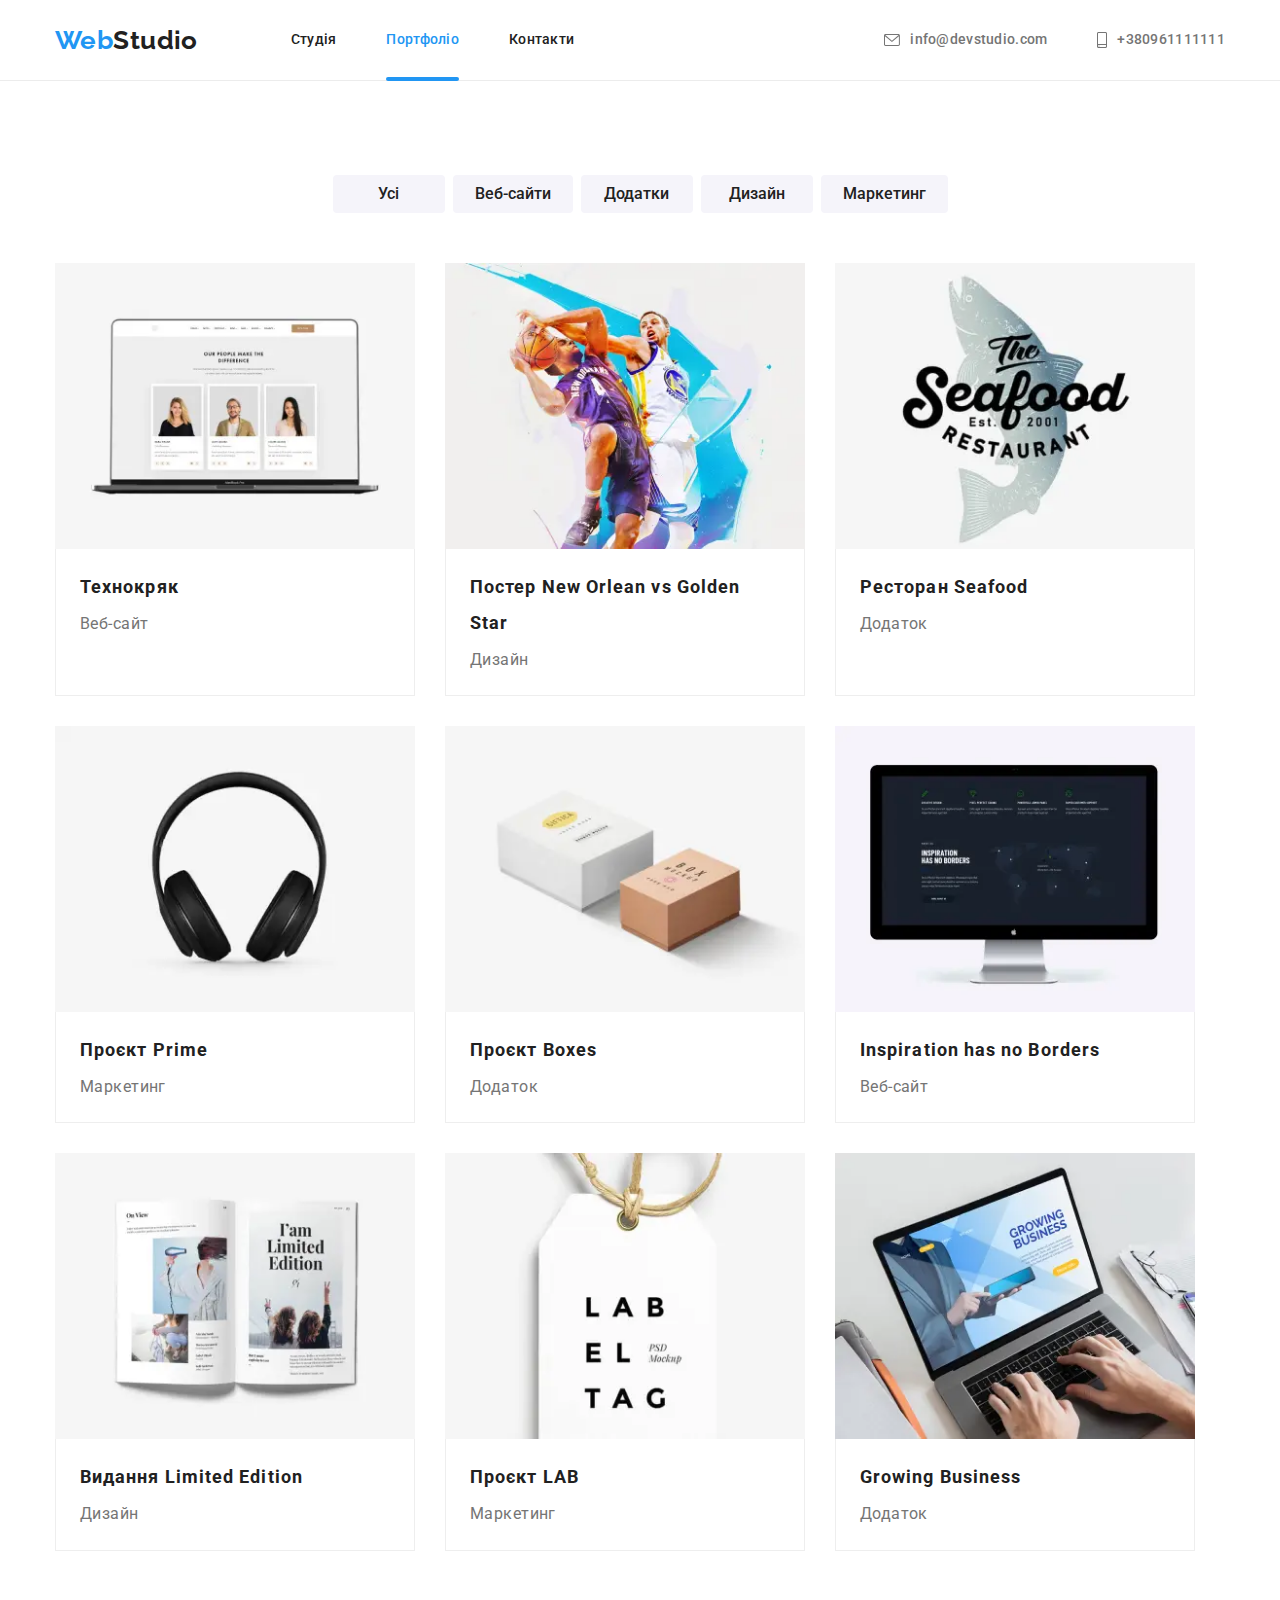
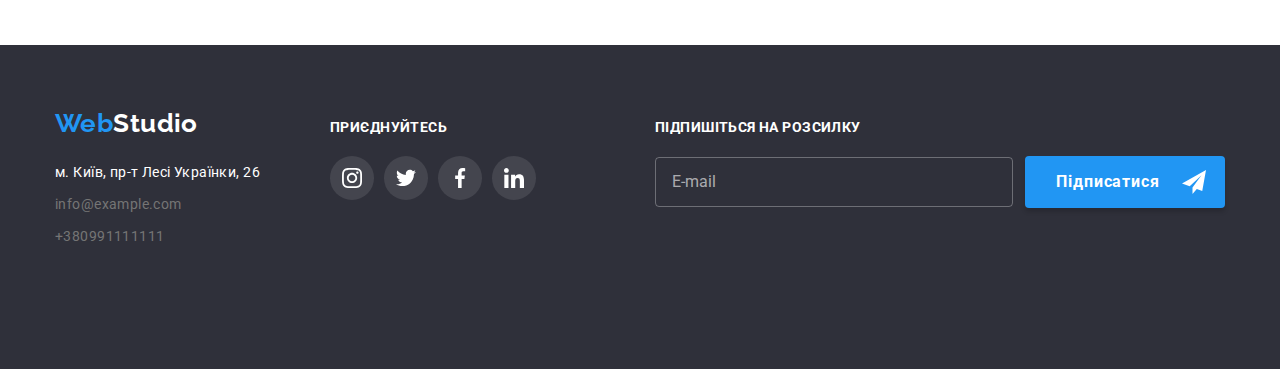
==== commit 99783e21: "fitback" ====
--- a/portfolio.html
+++ b/portfolio.html
@@ -35,6 +35,7 @@
             <li class="nav-list-item"><a href="#" class="link nav-list-link">Контакти</a></li>
           </ul>
         </nav>
+
         <button class="open-mobile-menu-btn" type="button" data-menu-open>
           <svg class="open-mobile-menu-icon">
             <use href="./images/icons.svg#icon-menu"></use>
@@ -56,6 +57,60 @@
             >
           </li>
         </ul>
+      </div>
+      <div class="mobile-menu" data-menu>
+        <div class="container mobile-menu-container">
+          <button class="mobile-menu-close-btn" type="button" data-menu-close>
+            <svg class="mobile-menu-close-icon">
+              <use href="./images/icons.svg#icon-close"></use>
+            </svg>
+          </button>
+          <ul class="menu-nav-list list">
+            <li class="menu-nav-list__item">
+              <a href="./index.html" class="link menu-nav-list__link current">Студія</a>
+            </li>
+            <li class="menu-nav-list__item">
+              <a href="./portfolio.html" class="link menu-nav-list__link">Портфоліо</a>
+            </li>
+            <li class="menu-nav-list__item">
+              <a href="#" class="link menu-nav-list__link">Контакти</a>
+            </li>
+          </ul>
+          <ul class="list menu-contact-list">
+            <li class="menu-contact-list__item">
+              <a
+                href="mailto:info@devstudio.com"
+                class="link menu-contact-list__link-tell menu-contact-list__link"
+              >
+                +380961111111</a
+              >
+            </li>
+            <li class="menu-contact-list__item">
+              <a
+                href="tel:+380961111111"
+                class="link menu-contact-list__link-mail menu-contact-list__link"
+              >
+                info@devstudio.com</a
+              >
+            </li>
+          </ul>
+          <ul class="mobile-social-list">
+            <li class="mobile-social-list__item">
+              <a href="" class="mobile-social-list__link link">Instagram</a>
+            </li>
+            <li class="mobile-social-list__item">
+              <a href="" class="mobile-social-list__link link">Twitter</a>
+            </li>
+            <li class="mobile-social-list__item">
+              <a href="" class="mobile-social-list__link link">Facebook</a>
+            </li>
+            <li class="mobile-social-list__item">
+              <a href="" class="mobile-social-list__link link"
+                >Linked<span class="social-select">In</span></a
+              >
+            </li>
+          </ul>
+        </div>
       </div>
     </header>
 
@@ -648,5 +703,7 @@
         </form>
       </div>
     </footer>
+
+    <script src="./js/menu.js"></script>
   </body>
 </html>
--- a/css/main.min.css
+++ b/css/main.min.css
@@ -1 +1 @@
-:root{--page-bg-color: #ffffff;--primary-text-color-dark: #212121;--secondary-text-color-dark: #757575;--main-accent-color: #2196f3;--secondary-accent-color: #188ce8;--primary-text-color-light: #ffffff;--primary-bg-color-dark: #2f303a;--secondary-bg-color-light: #f5f4fa;--logo-header-color: #000000;--transition-dur-and-func: 250ms cubic-bezier(0.4, 0, 0.2, 1)}.visually-hidden{position:absolute;white-space:nowrap;width:1px;height:1px;overflow:hidden;border:0;padding:0;clip:rect(0 0 0 0);clip-path:inset(50%);margin:-1px}img{display:block;width:100%;height:auto}button{cursor:pointer;font-family:inherit}address{font-style:normal}h1,h2,h3,p{margin-top:0;margin-bottom:0}ul{margin-top:0;margin-bottom:0;padding-left:0;list-style:none}.page{margin:0;background-color:var(--page-bg-color);color:var(--primary-text-color-dark);font-family:"Roboto",sans-serif;letter-spacing:.03em;font-size:14px}.link{text-decoration:none}.section{padding:60px 0}@media screen and (min-width: 1200px){.section{padding:94px 0}}.container{padding:0 15px}@media screen and (min-width: 480px){.container{width:480px;margin-left:auto;margin-right:auto}}@media screen and (min-width: 768px){.container{width:720px}}@media screen and (min-width: 1200px){.container{width:1200px}}.social-list__link,.regular-customers-list__link,.advantage-theme,.modal-form-check-label{display:flex;justify-content:center;align-items:center}.hero{padding:118px 0;margin-left:auto;margin-right:auto;max-width:767pxpx;text-align:center;background-color:var(--primary-bg-color-dark);background-image:linear-gradient(to right, rgba(47, 48, 58, 0.4), rgba(47, 48, 58, 0.4)),url(../images/hero-img.jpg);background-repeat:no-repeat;background-size:cover;background-position:center}@media screen and (min-device-pixel-ratio: 2)and (min-width: 480px),screen and (min-resolution: 192dpi)and (min-width: 480px),screen and (min-resolution: 2dppx)and (min-width: 480px){.hero{background-image:linear-gradient(to right, rgba(47, 48, 58, 0.4), rgba(47, 48, 58, 0.4)),url("/images/hero-img-mobile@2x.jpg")}}.hero-title{margin-bottom:30px;color:var(--primary-text-color-light);font-size:26px;line-height:1.6;font-weight:900;text-transform:uppercase;letter-spacing:.06em;text-align:center}@media screen and (min-width: 768px){.hero{background-image:linear-gradient(to right, rgba(47, 48, 58, 0.4), rgba(47, 48, 58, 0.4)),url(/images/hero-img-tablet.jpg)}}@media screen and (min-width: 768px)and (min-device-pixel-ratio: 2)and (min-width: 768px),screen and (min-width: 768px)and (min-resolution: 192dpi)and (min-width: 768px),screen and (min-width: 768px)and (min-resolution: 2dppx)and (min-width: 768px){.hero{background-image:linear-gradient(to right, rgba(47, 48, 58, 0.4), rgba(47, 48, 58, 0.4)),url("/images/hero-img-tablet@2x.jpg")}}@media screen and (min-width: 1200px){.hero{background-image:linear-gradient(to right, rgba(47, 48, 58, 0.4), rgba(47, 48, 58, 0.4)),url(/images/hero-img-desktop.jpg)}}@media screen and (min-width: 1200px)and (min-device-pixel-ratio: 2)and (min-width: 1200px),screen and (min-width: 1200px)and (min-resolution: 192dpi)and (min-width: 1200px),screen and (min-width: 1200px)and (min-resolution: 2dppx)and (min-width: 1200px){.hero{background-image:linear-gradient(to right, rgba(47, 48, 58, 0.4), rgba(47, 48, 58, 0.4)),url("/images/hero-img-desktop@2x.jpg")}}@media screen and (min-width: 1200px){.hero-title{font-size:44px;line-height:1.4;text-align:center}}.logo-header{color:var(--logo-part-header)}.select{color:var(--main-accent-color)}@media screen and (max-width: 767px){.page-header{padding-top:16px;padding-bottom:16px;background-color:var(--primary-text-color-light);border-bottom:1px solid #ececec}.wrapper{display:flex;align-items:center;justify-content:space-between}.nav-list{display:none}.contact-list{display:none}.open-mobile-menu-btn{border:none;background-color:rgba(0,0,0,0);padding:0;line-height:0}.open-mobile-menu-icon{width:40px;height:40px;fill:var(--primary-text-color-dark)}.open-mobile-menu-icon:hover,.open-mobile-menu-icon:focus{fill:var(--main-accent-color)}}@media screen and (min-width: 768px){.open-mobile-menu-btn{display:none}.page-header{background-color:var(--primary-text-color-light);border-bottom:1px solid #ececec}.wrapper{display:flex;align-items:center}.main-nav{display:flex;align-items:center}.nav-list{display:flex;align-items:center;margin-right:auto}.nav-list{column-gap:50px}.nav-list-link{display:block;padding:32px 0;color:currentColor;font-weight:500;line-height:1.14;letter-spacing:.02em;transition:color var(--transition-dur-and-func)}.nav-list-link:hover,.nav-list-link:focus{color:var(--main-accent-color)}.logo-header{margin-right:88px;color:var(--logo-part-header)}.select{color:var(--main-accent-color)}.contact-list{margin-left:auto}.mail,.tel{display:flex;align-items:center;color:var(--secondary-text-color-dark);font-family:inherit;font-style:normal;line-height:1.14;letter-spacing:.02em;font-weight:500;transition:color var(--transition-dur-and-func)}.mail:hover,.mail:focus,.tel:hover,.tel:focus{color:var(--main-accent-color)}.mail-icon{fill:currentColor;margin-right:10px;transition:fill var(--transition-dur-and-func)}.mail:hover .mail-icon,.mail:focus .mail-icon,.tel:hover .mail-icon,.tel:focus .mail-icon{fill:var(--main-accent-color)}.current{color:var(--main-accent-color);position:relative}.current::after{content:"";position:absolute;bottom:-1px;left:0;display:block;width:100%;height:4px;background-color:var(--main-accent-color);border-radius:2px}}@media screen and (min-width: 1200px){.page-header{background-color:var(--primary-text-color-light);border-bottom:1px solid #ececec}.wrapper{display:flex;align-items:center}.main-nav{display:flex;align-items:center}.nav-list{display:flex;align-items:center}.nav-list,.contact-list{column-gap:50px}.nav-list-link{display:block;padding:32px 0;color:currentColor;font-weight:500;line-height:1.14;letter-spacing:.02em;transition:color var(--transition-dur-and-func)}.nav-list-link:hover,.nav-list-link:focus{color:var(--main-accent-color)}.logo-header{margin-right:93px;color:var(--logo-part-header)}.select{color:var(--main-accent-color)}.contact-list{display:flex;margin-left:auto}.list .mail,.list .tel{display:flex;padding:32px 0;align-items:center;color:var(--secondary-text-color-dark);font-family:inherit;font-style:normal;line-height:1.14;letter-spacing:.02em;font-weight:500;transition:color var(--transition-dur-and-func)}.list .mail:hover,.list .mail:focus,.list .tel:hover,.list .tel:focus{color:var(--main-accent-color)}.mail-icon{fill:currentColor;margin-right:10px;transition:fill var(--transition-dur-and-func)}.mail:hover .mail-icon,.mail:focus .mail-icon,.tel:hover .mail-icon,.tel:focus .mail-icon{fill:var(--main-accent-color)}.current{color:var(--main-accent-color);position:relative}.current::after{content:"";position:absolute;bottom:-1px;left:0;display:block;width:100%;height:4px;background-color:var(--main-accent-color);border-radius:2px}}.backdrop{position:fixed;top:0;left:0;z-index:100;width:100%;height:100%;background-color:rgba(0,0,0,.2);transition:opacity var(--transition-dur-and-func),visibility var(--transition-dur-and-func)}.backdrop.is-hidden{opacity:0;visibility:hidden;pointer-events:none}.modal{position:absolute;top:50%;left:50%;min-width:450px;min-height:581px;padding:40px;transform:translate(-50%, -50%);background-color:var(--page-bg-color)}.close-btn{position:absolute;top:8px;right:8px;display:flex;align-items:center;justify-content:center;padding:0;width:30px;height:30px;border:1px solid rgba(0,0,0,.1);border-radius:50%;background-color:rgba(0,0,0,0);transition:fill var(--transition-dur-and-func)}.close-btn-icon{fill:#000}.close-btn:hover .close-btn-icon,.close-btn:focus .close-btn-icon{fill:var(--main-accent-color)}@media screen and (min-width: 1200px){.modal{min-width:528px}}.modal-form-title{margin-bottom:12px;font-size:20px;font-weight:700;line-height:1.2;text-align:center}.modal-form{display:flex;flex-direction:column}.modal-form-input{width:100%;height:40px;border:1px solid rgba(33,33,33,.2);border-radius:4px;padding-left:42px;transition:border-color var(--transition-dur-and-func)}.modal-form-input:focus{outline:none;border-color:var(--main-accent-color)}.modal-form-icon{position:absolute;top:50%;left:12px;transform:translateY(-50%);fill:var(--primary-text-color-dark);transition:fill var(--transition-dur-and-func)}.modal-form-input:focus+.modal-form-icon{fill:var(--main-accent-color)}.modal-form-field-desk{display:block;margin-bottom:4px;font-size:12px;line-height:1.2;letter-spacing:.01em;color:var(--secondary-text-color-dark)}.modal-form-input-wrapper{display:block;position:relative;margin-bottom:10px}.modal-form-comment{width:100%;height:120px;margin-bottom:20px;padding:12px 16px;resize:none;border:1px solid rgba(33,33,33,.2);border-radius:4px;transition:border-color var(--transition-dur-and-func)}.modal-form-comment:focus{outline:none;border-color:var(--main-accent-color)}.modal-form-comment::placeholder{font-size:12px;line-height:1.2;letter-spacing:.01em;color:rgba(117,117,117,.5)}.modal-form-check-icon{border-radius:2px;border:1px solid var(--primary-text-color-dark);cursor:pointer;margin-right:7px}.modal-form-checkbox:checked+.modal-form-check-icon{background-color:var(--main-accent-color);border-color:var(--main-accent-color)}.modal-form-checkbox:focus+.modal-form-check-icon{box-shadow:0 0 0 2px rgba(33,150,243,.5);border-color:var(--main-accent-color)}.own-check-icon{display:none}.modal-form-checkbox:checked+.modal-form-check-icon .own-check-icon{display:block}.modal-form-checkbox{appearance:none;position:absolute}.modal-form-check-label{margin-bottom:30px}.modal-form-check-desk{color:var(--secondary-text-color-dark);font-weight:400;letter-spacing:.03em;line-height:1.7}.modal-form-check-link{color:var(--main-accent-color);font-family:inherit;font-size:14px;line-height:1.7;font-weight:400;letter-spacing:.03em}.advantage-theme{width:100%;height:120px;margin-bottom:30px;background-color:var(--secondary-bg-color-light)}.list-marker{margin-bottom:30px}.advantage-title{margin-bottom:10px;font-size:14px;line-height:1.14;font-weight:700;letter-spacing:.03em;text-transform:uppercase;text-align:center}.text{color:var(--secondary-text-color-dark);line-height:1.7}.work{display:none}@media screen and (min-width: 768px){.advantage-list,.work-list,.team-list{display:flex;flex-wrap:wrap;gap:30px}.list-marker{width:calc((100% - 30px)/2)}.advantage-theme{display:flex;justify-content:center;align-items:center;width:100%;height:120px;margin-bottom:30px;background-color:var(--secondary-bg-color-light)}.advantage-title{text-align:left}}@media screen and (min-width: 1200px){.advantage-list,.work-list,.team-list{display:flex;flex-wrap:wrap;gap:30px}.list-marker{width:calc((100% - 90px)/4)}.work{display:block;padding-top:0}.work-list__item{position:relative}.work-list__overlay{display:flex;justify-content:center;align-items:center;position:absolute;bottom:0;left:0;width:100%;height:70px;color:var(--page-bg-color);text-transform:uppercase;font-weight:700;line-height:1.143;text-align:center;background-color:rgba(47,48,58,.8)}}.team{background-color:var(--secondary-bg-color-light)}.team-list__item{width:100%;background-color:var(--primary-text-color-light);box-shadow:0px 1px 3px rgba(0,0,0,.12),0px 1px 1px rgba(0,0,0,.14),0px 2px 1px rgba(0,0,0,.2)}.team-list__item:not(:last-child){margin-bottom:30px}.team__title{margin-bottom:30px;color:var(--primary-text-color-dark);font-weight:700;font-size:28px;line-height:1.14;letter-spacing:.03em;text-align:center}.our-team{padding:30px 0 24px 0}.our-team__title{margin-bottom:10px;color:var(--primary-text-color-dark);font-weight:500;font-size:16px;line-height:1.2;letter-spacing:.03em;text-align:center}.our-team__point{color:var(--secondary-text-color-dark);font-size:16px;line-height:1.2;text-align:center;margin-bottom:16px}@media screen and (min-width: 768px){.team-list__item{width:calc((100% - 30px)/2)}.team-list__item:not(:last-child){margin-bottom:0}}@media screen and (min-width: 1200px){.team-list__item{width:calc((100% - 90px)/4);background-color:var(--primary-text-color-light);box-shadow:0px 1px 3px rgba(0,0,0,.12),0px 1px 1px rgba(0,0,0,.14),0px 2px 1px rgba(0,0,0,.2)}.team-list__item:not(:last-child){margin-bottom:0}.team{background-color:var(--secondary-bg-color-light)}.team__title{margin-bottom:50px;font-size:36px;line-height:1.17}.our-team{padding:30px 0}.our-team__title{margin-bottom:10px;color:var(--primary-text-color-dark);font-weight:500;font-size:16px;line-height:1.2;letter-spacing:.03em;text-align:center}}.regular-customers__title{margin-bottom:30px;font-size:28px;line-height:1.14;font-weight:700;letter-spacing:.03em;color:var(--primary-text-color-dark);text-align:center}.regular-customers-list{display:flex;gap:30px;flex-wrap:wrap}.regular-customers-list__item{width:calc((100% - 30px)/2);height:92px}.regular-customers-list__link{width:100%;height:100%;border:1px solid #afb1b8;border-radius:4px;transition:border var(--transition-dur-and-func)}.regular-customers-list__link:hover,.regular-customers-list__link:focus{border:1px solid var(--main-accent-color)}.regular-customers-list__icon{fill:#afb1b8;transition:fill var(--transition-dur-and-func)}.regular-customers-list__link:hover .regular-customers-list__icon,.regular-customers-list__link:focus .regular-customers-list__icon{fill:var(--main-accent-color)}@media screen and (min-width: 768px){.regular-customers-list__item{width:calc((100% - 60px)/3);height:92px}}@media screen and (min-width: 1200px){.regular-customers-list__item{width:calc((100% - 150px)/6);height:92px}.regular-customers__title{margin-bottom:50px;font-size:36px;line-height:1.17}}.page-footer{padding:60px 0;background-color:var(--primary-bg-color-dark)}.footer-wrapper{display:flex;flex-direction:column;text-align:center}.join-wrapper{display:flex;flex-direction:column;align-items:center}.logo-footer{display:inline-block;margin-bottom:20px;color:var(--primary-text-color-light)}.footer-list{margin-bottom:60px}.footer-list-item:not(:last-child){margin-bottom:8px}.address{color:var(--primary-text-color-light);transition:color var(--transition-dur-and-func)}.contact{color:var(--secondary-text-color-dark);transition:color var(--transition-dur-and-func)}.address,.contact{font-family:inherit;line-height:1.7}.address:hover,.address:focus,.address:hover,.address:focus,.contact:hover,.contact:focus,.contact:hover,.contact:focus{color:var(--main-accent-color)}.join-list-icon{fill:var(--page-bg-color)}.join-list{display:flex;column-gap:10px;margin-bottom:60px}.join-list-link{display:flex;align-items:center;justify-content:center;width:44px;height:44px;border-radius:50%;background-color:rgba(255,255,255,.1);transition:background-color var(--transition-dur-and-func)}.join-list-link:hover,.join-list-link:focus{background-color:var(--main-accent-color)}@media screen and (min-width: 768px){.footer-wrapper{display:flex;justify-content:space-around;align-items:baseline;flex-direction:row;flex-wrap:wrap}}@media screen and (min-width: 1200px){.content-wrapper{margin-right:70px}.footer-wrapper{text-align:left}.join-wrapper{align-items:flex-start}}@media screen and (min-width: 768px){.footer-form-wrapper{width:450px}}@media screen and (max-width: 1199px){.footer-form-label{display:block;margin-bottom:20px}}.footer-form-input{width:100%;height:50px;padding:15px 0 15px 16px;border:1px solid rgba(255,255,255,.3);border-radius:4px;background-color:rgba(0,0,0,0);color:var(--page-bg-color)}.footer-form-input::placeholder{color:rgba(255,255,255,.6);font-size:16px;line-height:1.25}.footer-form-icon{position:absolute;top:13px;right:18px}@media screen and (min-width: 1200px){.footer-form{margin-left:auto}.footer-form-wrapper{display:flex;align-items:center;width:100%}.footer-form-label{width:358px}.footer-form-input{width:100%}}.portfolio-list{display:flex;flex-wrap:wrap;justify-content:flex-start;gap:8px;margin-bottom:50px}.button{display:inline-block;border:none;border-radius:4px;padding:6px 22px;min-width:112px;color:var(--primary-text-color-dark);background-color:var(--secondary-bg-color-light);font-weight:500;font-size:16px;line-height:1.6;text-align:center;transition:background-color var(--transition-dur-and-func),color var(--transition-dur-and-func),box-shadow var(--transition-dur-and-func)}.button:hover,.button:focus{color:var(--primary-text-color-light);background-color:var(--main-accent-color);box-shadow:0px 3px 1px rgba(0,0,0,.1),0px 1px 2px rgba(0,0,0,.08),0px 2px 2px rgba(0,0,0,.12)}.portfolio-content{display:flex;flex-wrap:wrap;justify-content:center;gap:30px}.portfolio-content-item{width:100%;text-align:left}.portfolio-content-link{display:block;width:100%;background-color:var(--primary-text-color-light);transition:box-shadow var(--transition-dur-and-func)}.portfolio-content-link:hover,.portfolio-content-link:focus{box-shadow:0px 1px 1px rgba(0,0,0,.12),0px 4px 4px rgba(0,0,0,.06),1px 4px 6px rgba(0,0,0,.16)}.portfolio-content-link:hover .cards-overlay{transform:translateY(0)}.our-products{padding:20px 24px;border-left:1px solid #eee;border-right:1px solid #eee;border-bottom:1px solid #eee}.portfolio-title{margin-bottom:4px;color:var(--primary-text-color-dark);font-weight:700;font-size:18px;line-height:2;letter-spacing:.06em}.cards-wrapper{position:relative;overflow:hidden}.cards-overlay{position:absolute;top:0;left:0;width:100%;height:100%;padding:63px 24px;background-color:rgba(33,150,243,.9);color:var(--page-bg-color);font-weight:400;font-size:18px;line-height:1.6;transform:translateY(100%);transition:transform var(--transition-dur-and-func)}@media screen and (min-width: 768px){.portfolio-content-item{width:calc((100% - 30px)/2)}.portfolio-content{justify-content:flex-start}.portfolio-list{justify-content:center}}@media screen and (min-width: 1200px){.portfolio-content-item{width:calc((100% - 90px)/3)}}.work__title{margin-bottom:50px;font-size:36px;line-height:1.17;font-weight:700;letter-spacing:.03em;color:var(--primary-text-color-dark);text-align:center}.social-list{display:flex;justify-content:center;column-gap:10px}.social-list__link{width:44px;height:44px;border-radius:50%;background-color:var(--page-bg-color);transition:background-color var(--transition-dur-and-func)}.social-list__link:hover,.social-list__link:focus{background-color:var(--main-accent-color)}.social-list__icon{fill:#afb1b8;transition:fill var(--transition-dur-and-func)}.social-list__link:hover .social-list__icon,.social-list__link:focus .social-list__icon{fill:var(--page-bg-color)}.join-text{margin-bottom:20px;font-size:14px;line-height:1.14;font-weight:700;letter-spacing:.03em;text-transform:uppercase;color:var(--page-bg-color)}.footer-form-label-desk{margin-bottom:20px;color:var(--primary-text-color-light);font-weight:700;line-height:1.14;text-transform:uppercase}.footer-form-btn{position:relative;display:inline-block;padding:10px 62px 10px 28px;margin-left:12px;align-self:center;min-width:200px;border:1px solid rgba(0,0,0,0);border-radius:4px;box-shadow:0px 4px 4px rgba(0,0,0,.15);background-color:var(--main-accent-color);color:var(--primary-text-color-light);font-weight:700;font-size:16px;line-height:1.9;letter-spacing:.06em;text-align:center;transition:background-color var(--transition-dur-and-func),box-shadow var(--transition-dur-and-func)}.desk{color:var(--secondary-text-color-dark);font-weight:400;font-size:16px;line-height:1.9}.favor-btn{display:inline-block;padding:10px 32px;min-width:216px;border:1px solid rgba(0,0,0,0);border-radius:4px;background-color:var(--main-accent-color);color:var(--primary-text-color-light);font-weight:700;font-size:16px;line-height:1.9;letter-spacing:.06em;text-align:center;transition:background-color var(--transition-dur-and-func)}.favor-btn:hover,.favor-btn:focus{background-color:var(--secondary-accent-color);color:var(--primary-text-color-light)}.logo{font-family:"Raleway",sans-serif;font-size:26px;line-height:1.4;font-weight:700}.modal-form-btn{display:inline-block;padding:10px 52px;align-self:center;min-width:200px;border:1px solid rgba(0,0,0,0);border-radius:4px;box-shadow:0px 4px 4px rgba(0,0,0,.15);background-color:var(--main-accent-color);color:var(--primary-text-color-light);font-weight:700;font-size:16px;line-height:1.9;letter-spacing:.06em;text-align:center}@media screen and (max-width: 767px){.mobile-menu{position:fixed;top:0;left:0;z-index:100;width:100%;height:100%;background-color:var(--primary-text-color-light);overflow-y:scroll;opacity:0;visibility:hidden;pointer-events:none;transform:translateX(100%);transition:opacity var(--transition-dur-and-func),visibility var(--transition-dur-and-func)}.mobile-menu.is-open{opacity:1;visibility:visible;pointer-events:auto;transform:translateX(0)}.mobile-menu-container{min-width:480px;position:relative;padding:48px 40px}.mobile-menu-close-btn{position:absolute;top:10px;right:15px;border:none;background-color:rgba(0,0,0,0);padding:0;line-height:0;cursor:pointer;line-height:0;outline:none}.mobile-menu-close-icon{height:40px;width:40px;fill:var(--primary-text-color-dark)}.mobile-menu-close-icon:focus,.mobile-menu-close-icon:hover{fill:var(--main-accent-color)}.menu-nav-list{margin-bottom:302px}.menu-nav-list__item:not(:last-child),.menu-contact-list__item:not(:last-child){margin-bottom:32px}.menu-nav-list__link{display:block;color:var(--primary-text-color-dark);font-weight:500;font-size:40px;line-height:1.2;letter-spacing:.02em;transition:color var(--transition-dur-and-func)}.menu-nav-list__link:hover,.menu-nav-list__link:focus{color:var(--main-accent-color)}.current{color:var(--main-accent-color)}.menu-contact-list{margin-bottom:64px}.menu-contact-list__link{display:block;font-family:inherit;font-style:normal;line-height:1.16;letter-spacing:.02em;font-weight:500;transition:color var(--transition-dur-and-func)}.menu-contact-list__link:hover,.menu-contact-list__link:focus{color:var(--main-accent-color)}.menu-contact-list__link-mail{font-size:24px;color:var(--secondary-text-color-dark)}.menu-contact-list__link-tell{font-size:34px;color:var(--main-accent-color)}.mobile-social-list{display:flex}.mobile-social-list__item{position:relative;margin-right:20px}.mobile-social-list__item:not(:last-child)::after{content:"";position:absolute;right:-10px;bottom:0;height:22px;border-right:1px solid rgba(33,33,33,.2)}.mobile-social-list__link{display:block;font-size:18px;font-weight:500;line-height:1.2;letter-spacing:.02em;color:var(--main-accent-color)}.social-select{font-size:18px;line-height:1.2;font-weight:500;text-transform:capitalize;letter-spacing:.02em;color:var(--main-accent-color)}}@media screen and (min-width: 768px){.mobile-menu{display:none}}/*# sourceMappingURL=main.min.css.map */+:root{--page-bg-color: #ffffff;--primary-text-color-dark: #212121;--secondary-text-color-dark: #757575;--main-accent-color: #2196f3;--secondary-accent-color: #188ce8;--primary-text-color-light: #ffffff;--primary-bg-color-dark: #2f303a;--secondary-bg-color-light: #f5f4fa;--logo-header-color: #000000;--transition-dur-and-func: 250ms cubic-bezier(0.4, 0, 0.2, 1)}.visually-hidden{position:absolute;white-space:nowrap;width:1px;height:1px;overflow:hidden;border:0;padding:0;clip:rect(0 0 0 0);clip-path:inset(50%);margin:-1px}img{display:block;width:100%;height:auto}button{cursor:pointer;font-family:inherit}address{font-style:normal}h1,h2,h3,p{margin-top:0;margin-bottom:0}ul{margin-top:0;margin-bottom:0;padding-left:0;list-style:none}.page{margin:0;background-color:var(--page-bg-color);color:var(--primary-text-color-dark);font-family:"Roboto",sans-serif;letter-spacing:.03em;font-size:14px}.link{text-decoration:none}.section{padding:60px 0}@media screen and (min-width: 1200px){.section{padding:94px 0}}.container{padding:0 15px}@media screen and (min-width: 480px){.container{width:480px;margin-left:auto;margin-right:auto}}@media screen and (min-width: 768px){.container{width:768px}}@media screen and (min-width: 1200px){.container{width:1200px}}.social-list__link,.regular-customers-list__link,.advantage-theme,.modal-form-check-label{display:flex;justify-content:center;align-items:center}.hero{padding:118px 0;margin-left:auto;margin-right:auto;max-width:480px;text-align:center;background-color:var(--primary-bg-color-dark);background-image:linear-gradient(to right, rgba(47, 48, 58, 0.4), rgba(47, 48, 58, 0.4)),url(../images/hero-img-mobile.jpg);background-repeat:no-repeat;background-size:cover;background-position:center}@media screen and (min-device-pixel-ratio: 2),(min-resolution: 192dpi),(min-resolution: 2dppx){.hero{background-image:linear-gradient(to right, rgba(47, 48, 58, 0.4), rgba(47, 48, 58, 0.4)),url("../images/hero-img-mobile@2x.jpg")}}.hero-title{margin-bottom:30px;color:var(--primary-text-color-light);font-size:26px;line-height:1.6;font-weight:900;text-transform:uppercase;letter-spacing:.06em;text-align:center}@media screen and (min-width: 768px){.hero{max-width:768px;background-image:linear-gradient(to right, rgba(47, 48, 58, 0.4), rgba(47, 48, 58, 0.4)),url(../images/hero-img-tablet.jpg)}}@media screen and (min-width: 768px)and (min-device-pixel-ratio: 2),screen and (min-width: 768px)and (min-resolution: 192dpi),screen and (min-width: 768px)and (min-resolution: 2dppx){.hero{background-image:linear-gradient(to right, rgba(47, 48, 58, 0.4), rgba(47, 48, 58, 0.4)),url("../images/hero-img-tablet@2x.jpg")}}@media screen and (min-width: 1200px){.hero{padding:200px 0;max-width:1600px;background-image:linear-gradient(to right, rgba(47, 48, 58, 0.4), rgba(47, 48, 58, 0.4)),url(../images/hero-img-desktop.jpg)}}@media screen and (min-width: 1200px)and (min-device-pixel-ratio: 2),screen and (min-width: 1200px)and (min-resolution: 192dpi),screen and (min-width: 1200px)and (min-resolution: 2dppx){.hero{background-image:linear-gradient(to right, rgba(47, 48, 58, 0.4), rgba(47, 48, 58, 0.4)),url("../images/hero-img-desktop@2x.jpg")}}@media screen and (min-width: 1200px){.hero-title{font-size:44px;line-height:1.4}}.logo-header{color:var(--logo-part-header)}.select{color:var(--main-accent-color)}@media screen and (max-width: 767px){.page-header{padding-top:16px;padding-bottom:16px;background-color:var(--primary-text-color-light);border-bottom:1px solid #ececec}.wrapper{display:flex;align-items:center;justify-content:space-between}.nav-list{display:none}.contact-list{display:none}.open-mobile-menu-btn{border:none;background-color:rgba(0,0,0,0);padding:0;line-height:0}.open-mobile-menu-icon{width:40px;height:40px;fill:var(--primary-text-color-dark)}.open-mobile-menu-icon:hover,.open-mobile-menu-icon:focus{fill:var(--main-accent-color)}}@media screen and (min-width: 768px){.open-mobile-menu-btn{display:none}.page-header{background-color:var(--primary-text-color-light);border-bottom:1px solid #ececec}.wrapper{display:flex;align-items:center}.main-nav{display:flex;align-items:center}.nav-list{display:flex;align-items:center;margin-right:auto}.nav-list{column-gap:50px}.nav-list-link{display:block;padding:32px 0;color:currentColor;font-weight:500;line-height:1.14;letter-spacing:.02em;transition:color var(--transition-dur-and-func)}.nav-list-link:hover,.nav-list-link:focus{color:var(--main-accent-color)}.logo-header{margin-right:88px;color:var(--logo-part-header)}.select{color:var(--main-accent-color)}.contact-list{margin-left:auto}.mail,.tel{display:flex;align-items:center;color:var(--secondary-text-color-dark);font-family:inherit;font-style:normal;font-size:12px;line-height:.86;letter-spacing:.02em;font-weight:500;transition:color var(--transition-dur-and-func)}.mail:hover,.mail:focus,.tel:hover,.tel:focus{color:var(--main-accent-color)}.mail-icon{fill:currentColor;margin-right:10px;transition:fill var(--transition-dur-and-func)}.mail:hover .mail-icon,.mail:focus .mail-icon,.tel:hover .mail-icon,.tel:focus .mail-icon{fill:var(--main-accent-color)}.mail{margin-bottom:10px}.current{color:var(--main-accent-color);position:relative}.current::after{content:"";position:absolute;bottom:-1px;left:0;display:block;width:100%;height:4px;background-color:var(--main-accent-color);border-radius:2px}}@media screen and (min-width: 1200px){.page-header{background-color:var(--primary-text-color-light);border-bottom:1px solid #ececec}.wrapper{display:flex;align-items:center}.main-nav{display:flex;align-items:center}.nav-list{display:flex;align-items:center}.nav-list,.contact-list{column-gap:50px}.nav-list-link{display:block;padding:32px 0;color:currentColor;font-weight:500;line-height:1.14;letter-spacing:.02em;transition:color var(--transition-dur-and-func)}.nav-list-link:hover,.nav-list-link:focus{color:var(--main-accent-color)}.logo-header{margin-right:93px;color:var(--logo-part-header)}.select{color:var(--main-accent-color)}.contact-list{display:flex;margin-left:auto}.mail,.tel{font-size:14px;line-height:1.14}.mail{margin-bottom:0}.mail-icon{fill:currentColor;margin-right:10px;transition:fill var(--transition-dur-and-func)}.mail:hover .mail-icon,.mail:focus .mail-icon,.tel:hover .mail-icon,.tel:focus .mail-icon{fill:var(--main-accent-color)}.current{color:var(--main-accent-color);position:relative}.current::after{content:"";position:absolute;bottom:-1px;left:0;display:block;width:100%;height:4px;background-color:var(--main-accent-color);border-radius:2px}}.backdrop{position:fixed;top:0;left:0;z-index:100;width:100%;height:100%;background-color:rgba(0,0,0,.2);transition:opacity var(--transition-dur-and-func),visibility var(--transition-dur-and-func)}.backdrop.is-hidden{opacity:0;visibility:hidden;pointer-events:none}.modal{position:absolute;top:50%;left:50%;min-width:450px;min-height:581px;padding:40px;transform:translate(-50%, -50%);background-color:var(--page-bg-color)}.close-btn{position:absolute;top:8px;right:8px;display:flex;align-items:center;justify-content:center;padding:0;width:30px;height:30px;border:1px solid rgba(0,0,0,.1);border-radius:50%;background-color:rgba(0,0,0,0);transition:fill var(--transition-dur-and-func)}.close-btn-icon{fill:#000}.close-btn:hover .close-btn-icon,.close-btn:focus .close-btn-icon{fill:var(--main-accent-color)}@media screen and (min-width: 1200px){.modal{min-width:528px}}.modal-form-title{margin-bottom:12px;font-size:20px;font-weight:700;line-height:1.5;text-align:center}.modal-form{display:flex;flex-direction:column}.modal-form-input{width:100%;height:40px;border:1px solid rgba(33,33,33,.2);border-radius:4px;padding-left:42px;transition:border-color var(--transition-dur-and-func)}.modal-form-input:focus{outline:none;border-color:var(--main-accent-color)}.modal-form-icon{position:absolute;top:50%;left:12px;transform:translateY(-50%);fill:var(--primary-text-color-dark);transition:fill var(--transition-dur-and-func)}.modal-form-input:focus+.modal-form-icon{fill:var(--main-accent-color)}.modal-form-field-desk{display:block;margin-bottom:4px;font-size:12px;line-height:1.2;letter-spacing:.01em;color:var(--secondary-text-color-dark)}.modal-form-input-wrapper{display:block;position:relative;margin-bottom:10px}.modal-form-comment{width:100%;height:120px;margin-bottom:20px;padding:12px 16px;resize:none;border:1px solid rgba(33,33,33,.2);border-radius:4px;transition:border-color var(--transition-dur-and-func)}.modal-form-comment:focus{outline:none;border-color:var(--main-accent-color)}.modal-form-comment::placeholder{font-size:12px;line-height:1.2;letter-spacing:.01em;color:rgba(117,117,117,.5)}.modal-form-check-icon{border-radius:2px;border:1px solid var(--primary-text-color-dark);cursor:pointer;margin-right:7px}.modal-form-checkbox:checked+.modal-form-check-icon{background-color:var(--main-accent-color);border-color:var(--main-accent-color)}.modal-form-checkbox:focus+.modal-form-check-icon{box-shadow:0 0 0 2px rgba(33,150,243,.5);border-color:var(--main-accent-color)}.own-check-icon{display:none}.modal-form-checkbox:checked+.modal-form-check-icon .own-check-icon{display:block}.modal-form-checkbox{appearance:none;position:absolute}.modal-form-check-label{margin-bottom:30px}.modal-form-check-desk{color:var(--secondary-text-color-dark);font-weight:400;font-size:12px;letter-spacing:.03em;line-height:1.17}.modal-form-check-link{color:var(--main-accent-color);font-family:inherit;font-size:12px;line-height:1.17;font-weight:400;letter-spacing:.03em}@media screen and (min-width: 1200px){.modal-form-title{line-height:1.15}.modal-form-check-desk{font-size:14px;line-height:1.7}.modal-form-check-link{font-size:14px;line-height:1.7}}.advantage-theme{width:100%;height:120px;margin-bottom:30px;background-color:var(--secondary-bg-color-light)}.list-marker{margin-bottom:30px}.advantage-title{margin-bottom:10px;font-size:14px;line-height:1.14;font-weight:700;letter-spacing:.03em;text-transform:uppercase;text-align:center}.text{color:var(--secondary-text-color-dark);line-height:1.7}.work{display:none}@media screen and (min-width: 768px){.advantage-list,.work-list,.team-list{display:flex;flex-wrap:wrap;gap:30px}.list-marker{width:calc((100% - 30px)/2)}.advantage-theme{display:flex;justify-content:center;align-items:center;width:100%;height:120px;margin-bottom:30px;background-color:var(--secondary-bg-color-light)}.advantage-title{text-align:left}}@media screen and (min-width: 1200px){.advantage-list,.work-list,.team-list{display:flex;flex-wrap:wrap;gap:30px}.list-marker{width:calc((100% - 90px)/4)}.work{display:block;padding-top:0}.work-list__item{position:relative}.work-list__overlay{display:flex;justify-content:center;align-items:center;position:absolute;bottom:0;left:0;width:100%;height:70px;color:var(--page-bg-color);text-transform:uppercase;font-weight:700;line-height:1.143;text-align:center;background-color:rgba(47,48,58,.8)}}.team{background-color:var(--secondary-bg-color-light)}.team-list__item{width:100%;background-color:var(--primary-text-color-light);box-shadow:0px 1px 3px rgba(0,0,0,.12),0px 1px 1px rgba(0,0,0,.14),0px 2px 1px rgba(0,0,0,.2)}.team-list__item:not(:last-child){margin-bottom:30px}.team__title{margin-bottom:30px;color:var(--primary-text-color-dark);font-weight:700;font-size:28px;line-height:1.14;letter-spacing:.03em;text-align:center}.our-team{padding:30px 0 24px 0}.our-team__title{margin-bottom:10px;color:var(--primary-text-color-dark);font-weight:500;font-size:16px;line-height:1.2;letter-spacing:.03em;text-align:center}.our-team__point{color:var(--secondary-text-color-dark);font-size:16px;line-height:1.2;text-align:center;margin-bottom:16px}@media screen and (min-width: 768px){.team-list__item{width:calc((100% - 30px)/2)}.team-list__item:not(:last-child){margin-bottom:0}}@media screen and (min-width: 1200px){.team-list__item{width:calc((100% - 90px)/4);background-color:var(--primary-text-color-light);box-shadow:0px 1px 3px rgba(0,0,0,.12),0px 1px 1px rgba(0,0,0,.14),0px 2px 1px rgba(0,0,0,.2)}.team-list__item:not(:last-child){margin-bottom:0}.team{background-color:var(--secondary-bg-color-light)}.team__title{margin-bottom:50px;font-size:36px;line-height:1.17}.our-team{padding:30px 0}.our-team__title{margin-bottom:10px;color:var(--primary-text-color-dark);font-weight:500;font-size:16px;line-height:1.2;letter-spacing:.03em;text-align:center}}.regular-customers__title{margin-bottom:30px;font-size:28px;line-height:1.14;font-weight:700;letter-spacing:.03em;color:var(--primary-text-color-dark);text-align:center}.regular-customers-list{display:flex;gap:30px;flex-wrap:wrap}.regular-customers-list__item{width:calc((100% - 30px)/2);height:92px}.regular-customers-list__link{width:100%;height:100%;border:1px solid #afb1b8;border-radius:4px;transition:border var(--transition-dur-and-func)}.regular-customers-list__link:hover,.regular-customers-list__link:focus{border:1px solid var(--main-accent-color)}.regular-customers-list__icon{fill:#afb1b8;transition:fill var(--transition-dur-and-func)}.regular-customers-list__link:hover .regular-customers-list__icon,.regular-customers-list__link:focus .regular-customers-list__icon{fill:var(--main-accent-color)}@media screen and (min-width: 768px){.regular-customers-list__item{width:calc((100% - 60px)/3);height:92px}}@media screen and (min-width: 1200px){.regular-customers-list__item{width:calc((100% - 150px)/6);height:92px}.regular-customers__title{margin-bottom:50px;font-size:36px;line-height:1.17}}.page-footer{padding:60px 0;background-color:var(--primary-bg-color-dark)}.footer-wrapper{display:flex;flex-direction:column;text-align:center}.join-wrapper{display:flex;flex-direction:column;align-items:center}.logo-footer{display:inline-block;margin-bottom:20px;color:var(--primary-text-color-light)}.footer-list{padding-bottom:60px}.footer-list-item:not(:last-child){margin-bottom:8px}.address{color:var(--primary-text-color-light);transition:color var(--transition-dur-and-func)}.contact{color:var(--secondary-text-color-dark);transition:color var(--transition-dur-and-func)}.address,.contact{font-family:inherit;line-height:1.7}.address:hover,.address:focus,.address:hover,.address:focus,.contact:hover,.contact:focus,.contact:hover,.contact:focus{color:var(--main-accent-color)}.join-list-icon{fill:var(--page-bg-color)}.join-list{display:flex;column-gap:10px;padding-bottom:60px}.join-list-link{display:flex;align-items:center;justify-content:center;width:44px;height:44px;border-radius:50%;background-color:rgba(255,255,255,.1);transition:background-color var(--transition-dur-and-func)}.join-list-link:hover,.join-list-link:focus{background-color:var(--main-accent-color)}@media screen and (min-width: 768px){.footer-wrapper{display:flex;justify-content:space-around;align-items:baseline;flex-direction:row;flex-wrap:wrap}}@media screen and (min-width: 1200px){.content-wrapper{margin-right:70px}.footer-wrapper{text-align:left}.join-wrapper{align-items:flex-start}}@media screen and (min-width: 768px){.footer-form-wrapper{width:450px}}@media screen and (max-width: 1199px){.footer-form-label{display:block;margin-bottom:20px}}.footer-form-input{width:100%;height:50px;padding:15px 0 15px 16px;border:1px solid rgba(255,255,255,.3);border-radius:4px;background-color:rgba(0,0,0,0);color:var(--page-bg-color)}.footer-form-input::placeholder{color:rgba(255,255,255,.6);font-size:16px;line-height:1.25}.footer-form-icon{position:absolute;top:13px;right:18px}@media screen and (min-width: 1200px){.footer-form{margin-left:auto}.footer-form-wrapper{display:flex;align-items:center;width:100%}.footer-form-label{width:358px}.footer-form-input{width:100%}}.portfolio-list{display:flex;flex-wrap:wrap;justify-content:flex-start;gap:8px;margin-bottom:50px}.button{display:inline-block;border:none;border-radius:4px;padding:6px 22px;min-width:112px;color:var(--primary-text-color-dark);background-color:var(--secondary-bg-color-light);font-weight:500;font-size:16px;line-height:1.6;text-align:center;transition:background-color var(--transition-dur-and-func),color var(--transition-dur-and-func),box-shadow var(--transition-dur-and-func)}.button:hover,.button:focus{color:var(--primary-text-color-light);background-color:var(--main-accent-color);box-shadow:0px 3px 1px rgba(0,0,0,.1),0px 1px 2px rgba(0,0,0,.08),0px 2px 2px rgba(0,0,0,.12)}.portfolio-content{display:flex;flex-wrap:wrap;justify-content:center;gap:30px}.portfolio-content-item{width:100%;text-align:left}.portfolio-content-link{display:flex;flex-direction:column;width:100%;height:100%;background-color:var(--primary-text-color-light);transition:box-shadow var(--transition-dur-and-func)}.portfolio-content-link:hover,.portfolio-content-link:focus{box-shadow:0px 1px 1px rgba(0,0,0,.12),0px 4px 4px rgba(0,0,0,.06),1px 4px 6px rgba(0,0,0,.16)}.portfolio-content-link:hover .cards-overlay{transform:translateY(0)}.our-products{padding:20px 24px;border-left:1px solid #eee;border-right:1px solid #eee;border-bottom:1px solid #eee;flex-grow:1}.portfolio-title{margin-bottom:4px;color:var(--primary-text-color-dark);font-weight:700;font-size:18px;line-height:2;letter-spacing:.06em}.cards-wrapper{position:relative;overflow:hidden}.cards-overlay{position:absolute;top:0;left:0;width:100%;height:100%;padding:63px 24px;background-color:rgba(33,150,243,.9);color:var(--page-bg-color);font-weight:400;font-size:18px;line-height:1.6;transform:translateY(101%);transition:transform var(--transition-dur-and-func)}@media screen and (min-width: 768px){.portfolio-content-item{width:calc((100% - 30px)/2)}.portfolio-content{justify-content:flex-start}.portfolio-list{justify-content:center}}@media screen and (min-width: 1200px){.portfolio-content-item{width:calc((100% - 90px)/3)}}.work__title{margin-bottom:50px;font-size:36px;line-height:1.17;font-weight:700;letter-spacing:.03em;color:var(--primary-text-color-dark);text-align:center}.social-list{display:flex;justify-content:center;column-gap:10px}.social-list__link{width:44px;height:44px;border-radius:50%;background-color:var(--page-bg-color);transition:background-color var(--transition-dur-and-func)}.social-list__link:hover,.social-list__link:focus{background-color:var(--main-accent-color)}.social-list__icon{fill:#afb1b8;transition:fill var(--transition-dur-and-func)}.social-list__link:hover .social-list__icon,.social-list__link:focus .social-list__icon{fill:var(--page-bg-color)}.join-text{margin-bottom:20px;font-size:14px;line-height:1.14;font-weight:700;letter-spacing:.03em;text-transform:uppercase;color:var(--page-bg-color)}.footer-form-label-desk{margin-bottom:20px;color:var(--primary-text-color-light);font-weight:700;line-height:1.14;text-transform:uppercase}.footer-form-btn{position:relative;display:inline-block;padding:10px 62px 10px 28px;margin-left:12px;align-self:center;min-width:200px;border:1px solid rgba(0,0,0,0);border-radius:4px;box-shadow:0px 4px 4px rgba(0,0,0,.15);background-color:var(--main-accent-color);color:var(--primary-text-color-light);font-weight:700;font-size:16px;line-height:1.9;letter-spacing:.06em;text-align:center;transition:background-color var(--transition-dur-and-func),box-shadow var(--transition-dur-and-func)}.desk{color:var(--secondary-text-color-dark);font-weight:400;font-size:16px;line-height:1.9}.favor-btn{display:inline-block;padding:10px 32px;min-width:216px;border:1px solid rgba(0,0,0,0);border-radius:4px;background-color:var(--main-accent-color);color:var(--primary-text-color-light);font-weight:700;font-size:16px;line-height:1.9;letter-spacing:.06em;text-align:center;transition:background-color var(--transition-dur-and-func)}.favor-btn:hover,.favor-btn:focus{background-color:var(--secondary-accent-color);color:var(--primary-text-color-light)}.logo{font-family:"Raleway",sans-serif;font-size:26px;line-height:1.4;font-weight:700}.modal-form-btn{display:inline-block;padding:10px 52px;align-self:center;min-width:200px;border:1px solid rgba(0,0,0,0);border-radius:4px;box-shadow:0px 4px 4px rgba(0,0,0,.15);background-color:var(--main-accent-color);color:var(--primary-text-color-light);font-weight:700;font-size:16px;line-height:1.9;letter-spacing:.06em;text-align:center}@media screen and (max-width: 767px){.mobile-menu{position:fixed;top:0;left:0;z-index:100;width:100%;height:100%;background-color:var(--primary-text-color-light);overflow-y:scroll;opacity:0;visibility:hidden;pointer-events:none;transform:translateX(100%);transition:opacity var(--transition-dur-and-func),visibility var(--transition-dur-and-func)}.mobile-menu.is-open{opacity:1;visibility:visible;pointer-events:auto;transform:translateX(0)}.mobile-menu-container{min-width:480px;position:relative;padding:48px 40px}.mobile-menu-close-btn{position:absolute;top:10px;right:15px;border:none;background-color:rgba(0,0,0,0);padding:0;line-height:0;cursor:pointer;line-height:0;outline:none}.mobile-menu-close-icon{height:40px;width:40px;fill:var(--primary-text-color-dark)}.mobile-menu-close-icon:focus,.mobile-menu-close-icon:hover{fill:var(--main-accent-color)}.menu-nav-list{margin-bottom:302px}.menu-nav-list__item:not(:last-child),.menu-contact-list__item:not(:last-child){margin-bottom:32px}.menu-nav-list__link{display:block;color:var(--primary-text-color-dark);font-weight:500;font-size:40px;line-height:1.2;letter-spacing:.02em;transition:color var(--transition-dur-and-func)}.menu-nav-list__link:hover,.menu-nav-list__link:focus{color:var(--main-accent-color)}.current{color:var(--main-accent-color)}.menu-contact-list{margin-bottom:64px}.menu-contact-list__link{display:block;font-family:inherit;font-style:normal;line-height:1.16;letter-spacing:.02em;font-weight:500;transition:color var(--transition-dur-and-func)}.menu-contact-list__link:hover,.menu-contact-list__link:focus{color:var(--main-accent-color)}.menu-contact-list__link-mail{font-size:24px;color:var(--secondary-text-color-dark)}.menu-contact-list__link-tell{font-size:34px;color:var(--main-accent-color)}.mobile-social-list{display:flex}.mobile-social-list__item{position:relative;margin-right:20px}.mobile-social-list__item:not(:last-child)::after{content:"";position:absolute;right:-10px;bottom:0;height:22px;border-right:1px solid rgba(33,33,33,.2)}.mobile-social-list__link{display:block;font-size:18px;font-weight:500;line-height:1.2;letter-spacing:.02em;color:var(--main-accent-color)}.social-select{font-size:18px;line-height:1.2;font-weight:500;text-transform:capitalize;letter-spacing:.02em;color:var(--main-accent-color)}}@media screen and (min-width: 768px){.mobile-menu{display:none}}/*# sourceMappingURL=main.min.css.map */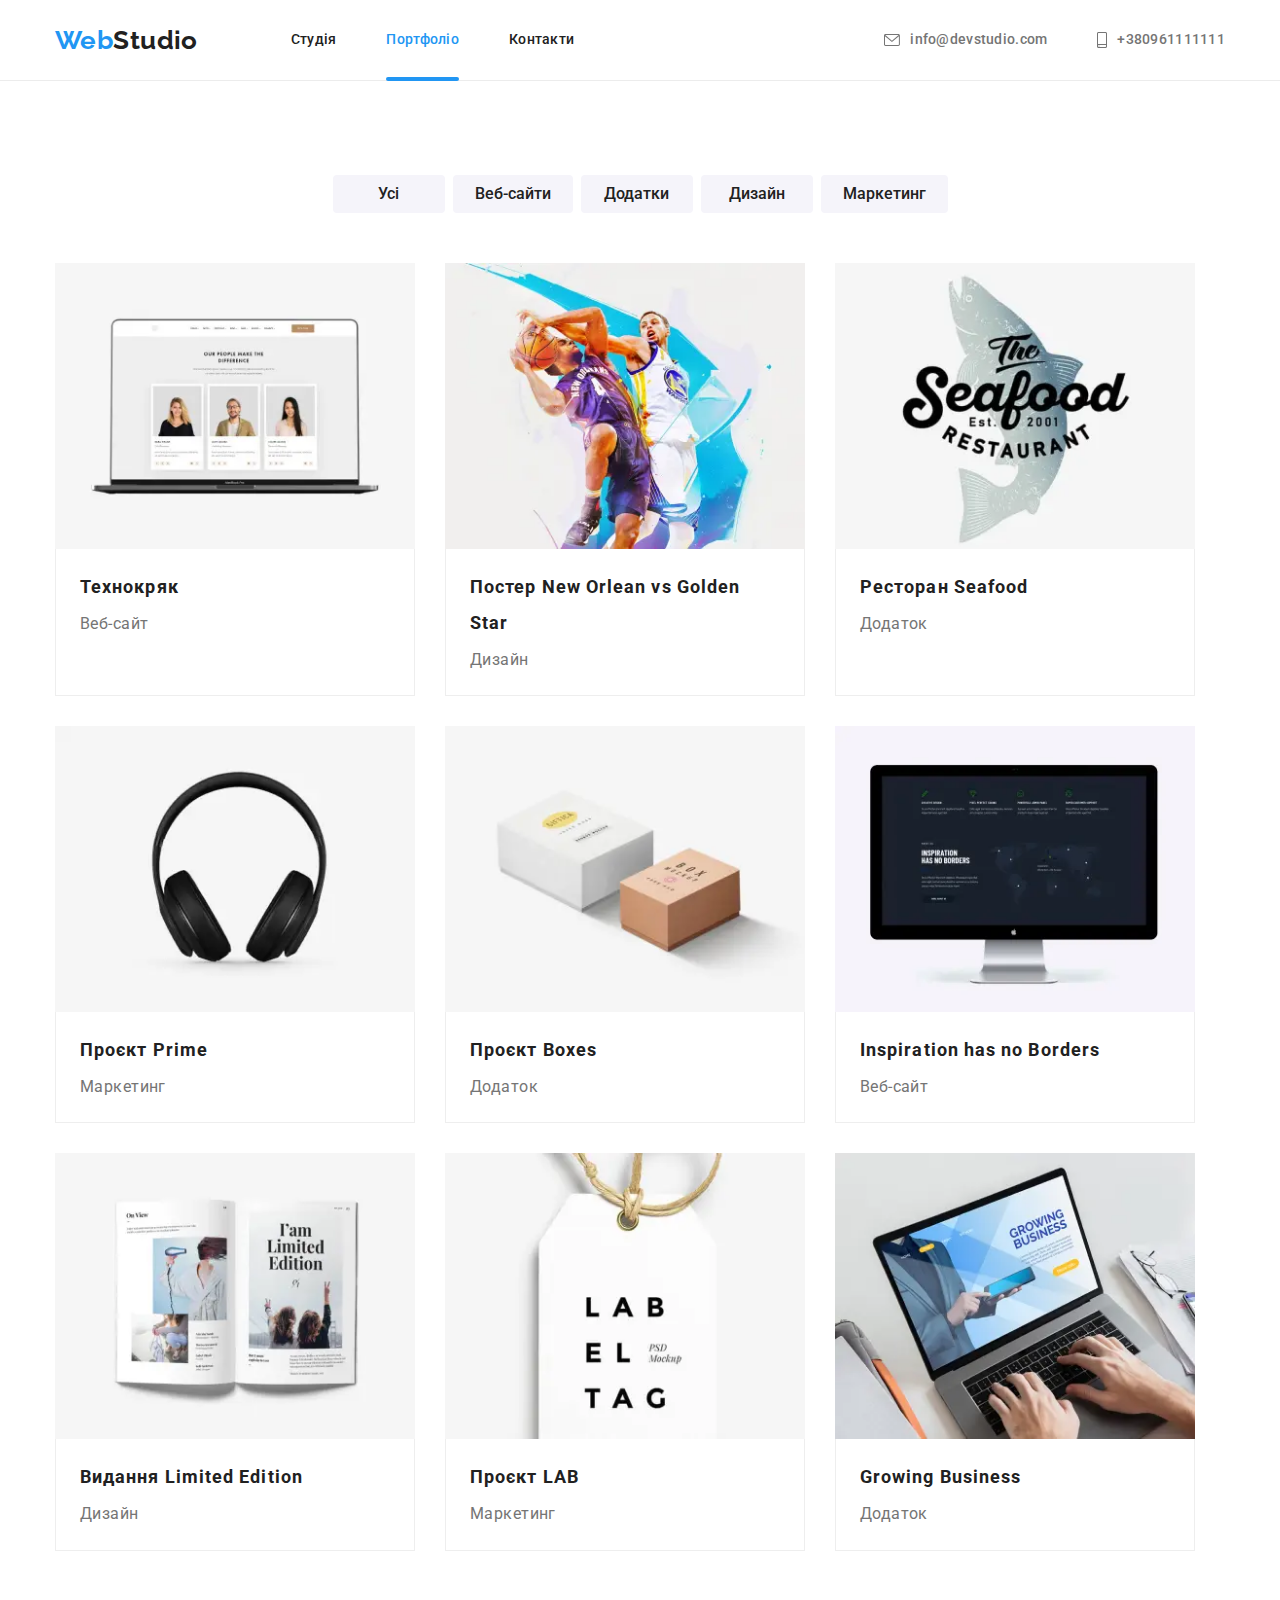
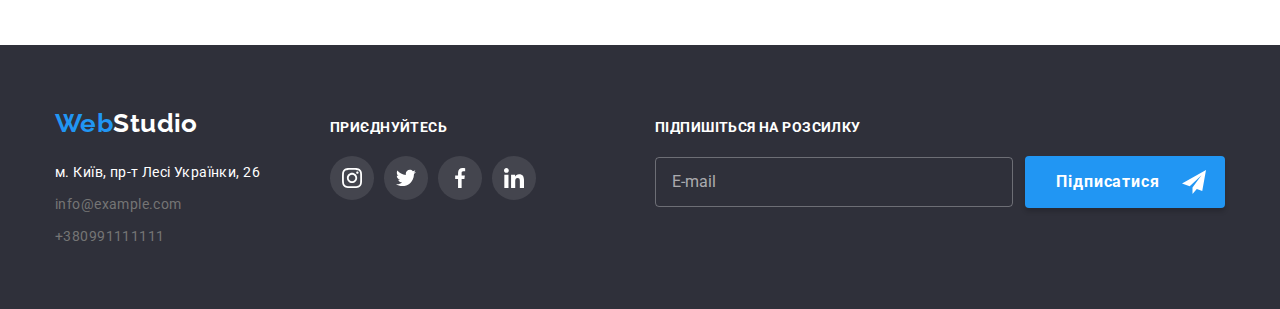
==== commit fa3a6141: "Доопрацювання дз 8" ====
--- a/portfolio.html
+++ b/portfolio.html
@@ -67,10 +67,10 @@
           </button>
           <ul class="menu-nav-list list">
             <li class="menu-nav-list__item">
-              <a href="./index.html" class="link menu-nav-list__link current">Студія</a>
+              <a href="./index.html" class="link menu-nav-list__link">Студія</a>
             </li>
             <li class="menu-nav-list__item">
-              <a href="./portfolio.html" class="link menu-nav-list__link">Портфоліо</a>
+              <a href="./portfolio.html" class="link menu-nav-list__link current">Портфоліо</a>
             </li>
             <li class="menu-nav-list__item">
               <a href="#" class="link menu-nav-list__link">Контакти</a>
--- a/css/main.min.css
+++ b/css/main.min.css
@@ -1 +1 @@
-:root{--page-bg-color: #ffffff;--primary-text-color-dark: #212121;--secondary-text-color-dark: #757575;--main-accent-color: #2196f3;--secondary-accent-color: #188ce8;--primary-text-color-light: #ffffff;--primary-bg-color-dark: #2f303a;--secondary-bg-color-light: #f5f4fa;--logo-header-color: #000000;--transition-dur-and-func: 250ms cubic-bezier(0.4, 0, 0.2, 1)}.visually-hidden{position:absolute;white-space:nowrap;width:1px;height:1px;overflow:hidden;border:0;padding:0;clip:rect(0 0 0 0);clip-path:inset(50%);margin:-1px}img{display:block;width:100%;height:auto}button{cursor:pointer;font-family:inherit}address{font-style:normal}h1,h2,h3,p{margin-top:0;margin-bottom:0}ul{margin-top:0;margin-bottom:0;padding-left:0;list-style:none}.page{margin:0;background-color:var(--page-bg-color);color:var(--primary-text-color-dark);font-family:"Roboto",sans-serif;letter-spacing:.03em;font-size:14px}.link{text-decoration:none}.section{padding:60px 0}@media screen and (min-width: 1200px){.section{padding:94px 0}}.container{padding:0 15px}@media screen and (min-width: 480px){.container{width:480px;margin-left:auto;margin-right:auto}}@media screen and (min-width: 768px){.container{width:768px}}@media screen and (min-width: 1200px){.container{width:1200px}}.social-list__link,.regular-customers-list__link,.advantage-theme,.modal-form-check-label{display:flex;justify-content:center;align-items:center}.hero{padding:118px 0;margin-left:auto;margin-right:auto;max-width:480px;text-align:center;background-color:var(--primary-bg-color-dark);background-image:linear-gradient(to right, rgba(47, 48, 58, 0.4), rgba(47, 48, 58, 0.4)),url(../images/hero-img-mobile.jpg);background-repeat:no-repeat;background-size:cover;background-position:center}@media screen and (min-device-pixel-ratio: 2),(min-resolution: 192dpi),(min-resolution: 2dppx){.hero{background-image:linear-gradient(to right, rgba(47, 48, 58, 0.4), rgba(47, 48, 58, 0.4)),url("../images/hero-img-mobile@2x.jpg")}}.hero-title{margin-bottom:30px;color:var(--primary-text-color-light);font-size:26px;line-height:1.6;font-weight:900;text-transform:uppercase;letter-spacing:.06em;text-align:center}@media screen and (min-width: 768px){.hero{max-width:768px;background-image:linear-gradient(to right, rgba(47, 48, 58, 0.4), rgba(47, 48, 58, 0.4)),url(../images/hero-img-tablet.jpg)}}@media screen and (min-width: 768px)and (min-device-pixel-ratio: 2),screen and (min-width: 768px)and (min-resolution: 192dpi),screen and (min-width: 768px)and (min-resolution: 2dppx){.hero{background-image:linear-gradient(to right, rgba(47, 48, 58, 0.4), rgba(47, 48, 58, 0.4)),url("../images/hero-img-tablet@2x.jpg")}}@media screen and (min-width: 1200px){.hero{padding:200px 0;max-width:1600px;background-image:linear-gradient(to right, rgba(47, 48, 58, 0.4), rgba(47, 48, 58, 0.4)),url(../images/hero-img-desktop.jpg)}}@media screen and (min-width: 1200px)and (min-device-pixel-ratio: 2),screen and (min-width: 1200px)and (min-resolution: 192dpi),screen and (min-width: 1200px)and (min-resolution: 2dppx){.hero{background-image:linear-gradient(to right, rgba(47, 48, 58, 0.4), rgba(47, 48, 58, 0.4)),url("../images/hero-img-desktop@2x.jpg")}}@media screen and (min-width: 1200px){.hero-title{font-size:44px;line-height:1.4}}.logo-header{color:var(--logo-part-header)}.select{color:var(--main-accent-color)}@media screen and (max-width: 767px){.page-header{padding-top:16px;padding-bottom:16px;background-color:var(--primary-text-color-light);border-bottom:1px solid #ececec}.wrapper{display:flex;align-items:center;justify-content:space-between}.nav-list{display:none}.contact-list{display:none}.open-mobile-menu-btn{border:none;background-color:rgba(0,0,0,0);padding:0;line-height:0}.open-mobile-menu-icon{width:40px;height:40px;fill:var(--primary-text-color-dark)}.open-mobile-menu-icon:hover,.open-mobile-menu-icon:focus{fill:var(--main-accent-color)}}@media screen and (min-width: 768px){.open-mobile-menu-btn{display:none}.page-header{background-color:var(--primary-text-color-light);border-bottom:1px solid #ececec}.wrapper{display:flex;align-items:center}.main-nav{display:flex;align-items:center}.nav-list{display:flex;align-items:center;margin-right:auto}.nav-list{column-gap:50px}.nav-list-link{display:block;padding:32px 0;color:currentColor;font-weight:500;line-height:1.14;letter-spacing:.02em;transition:color var(--transition-dur-and-func)}.nav-list-link:hover,.nav-list-link:focus{color:var(--main-accent-color)}.logo-header{margin-right:88px;color:var(--logo-part-header)}.select{color:var(--main-accent-color)}.contact-list{margin-left:auto}.mail,.tel{display:flex;align-items:center;color:var(--secondary-text-color-dark);font-family:inherit;font-style:normal;font-size:12px;line-height:.86;letter-spacing:.02em;font-weight:500;transition:color var(--transition-dur-and-func)}.mail:hover,.mail:focus,.tel:hover,.tel:focus{color:var(--main-accent-color)}.mail-icon{fill:currentColor;margin-right:10px;transition:fill var(--transition-dur-and-func)}.mail:hover .mail-icon,.mail:focus .mail-icon,.tel:hover .mail-icon,.tel:focus .mail-icon{fill:var(--main-accent-color)}.mail{margin-bottom:10px}.current{color:var(--main-accent-color);position:relative}.current::after{content:"";position:absolute;bottom:-1px;left:0;display:block;width:100%;height:4px;background-color:var(--main-accent-color);border-radius:2px}}@media screen and (min-width: 1200px){.page-header{background-color:var(--primary-text-color-light);border-bottom:1px solid #ececec}.wrapper{display:flex;align-items:center}.main-nav{display:flex;align-items:center}.nav-list{display:flex;align-items:center}.nav-list,.contact-list{column-gap:50px}.nav-list-link{display:block;padding:32px 0;color:currentColor;font-weight:500;line-height:1.14;letter-spacing:.02em;transition:color var(--transition-dur-and-func)}.nav-list-link:hover,.nav-list-link:focus{color:var(--main-accent-color)}.logo-header{margin-right:93px;color:var(--logo-part-header)}.select{color:var(--main-accent-color)}.contact-list{display:flex;margin-left:auto}.mail,.tel{font-size:14px;line-height:1.14}.mail{margin-bottom:0}.mail-icon{fill:currentColor;margin-right:10px;transition:fill var(--transition-dur-and-func)}.mail:hover .mail-icon,.mail:focus .mail-icon,.tel:hover .mail-icon,.tel:focus .mail-icon{fill:var(--main-accent-color)}.current{color:var(--main-accent-color);position:relative}.current::after{content:"";position:absolute;bottom:-1px;left:0;display:block;width:100%;height:4px;background-color:var(--main-accent-color);border-radius:2px}}.backdrop{position:fixed;top:0;left:0;z-index:100;width:100%;height:100%;background-color:rgba(0,0,0,.2);transition:opacity var(--transition-dur-and-func),visibility var(--transition-dur-and-func)}.backdrop.is-hidden{opacity:0;visibility:hidden;pointer-events:none}.modal{position:absolute;top:50%;left:50%;min-width:450px;min-height:581px;padding:40px;transform:translate(-50%, -50%);background-color:var(--page-bg-color)}.close-btn{position:absolute;top:8px;right:8px;display:flex;align-items:center;justify-content:center;padding:0;width:30px;height:30px;border:1px solid rgba(0,0,0,.1);border-radius:50%;background-color:rgba(0,0,0,0);transition:fill var(--transition-dur-and-func)}.close-btn-icon{fill:#000}.close-btn:hover .close-btn-icon,.close-btn:focus .close-btn-icon{fill:var(--main-accent-color)}@media screen and (min-width: 1200px){.modal{min-width:528px}}.modal-form-title{margin-bottom:12px;font-size:20px;font-weight:700;line-height:1.5;text-align:center}.modal-form{display:flex;flex-direction:column}.modal-form-input{width:100%;height:40px;border:1px solid rgba(33,33,33,.2);border-radius:4px;padding-left:42px;transition:border-color var(--transition-dur-and-func)}.modal-form-input:focus{outline:none;border-color:var(--main-accent-color)}.modal-form-icon{position:absolute;top:50%;left:12px;transform:translateY(-50%);fill:var(--primary-text-color-dark);transition:fill var(--transition-dur-and-func)}.modal-form-input:focus+.modal-form-icon{fill:var(--main-accent-color)}.modal-form-field-desk{display:block;margin-bottom:4px;font-size:12px;line-height:1.2;letter-spacing:.01em;color:var(--secondary-text-color-dark)}.modal-form-input-wrapper{display:block;position:relative;margin-bottom:10px}.modal-form-comment{width:100%;height:120px;margin-bottom:20px;padding:12px 16px;resize:none;border:1px solid rgba(33,33,33,.2);border-radius:4px;transition:border-color var(--transition-dur-and-func)}.modal-form-comment:focus{outline:none;border-color:var(--main-accent-color)}.modal-form-comment::placeholder{font-size:12px;line-height:1.2;letter-spacing:.01em;color:rgba(117,117,117,.5)}.modal-form-check-icon{border-radius:2px;border:1px solid var(--primary-text-color-dark);cursor:pointer;margin-right:7px}.modal-form-checkbox:checked+.modal-form-check-icon{background-color:var(--main-accent-color);border-color:var(--main-accent-color)}.modal-form-checkbox:focus+.modal-form-check-icon{box-shadow:0 0 0 2px rgba(33,150,243,.5);border-color:var(--main-accent-color)}.own-check-icon{display:none}.modal-form-checkbox:checked+.modal-form-check-icon .own-check-icon{display:block}.modal-form-checkbox{appearance:none;position:absolute}.modal-form-check-label{margin-bottom:30px}.modal-form-check-desk{color:var(--secondary-text-color-dark);font-weight:400;font-size:12px;letter-spacing:.03em;line-height:1.17}.modal-form-check-link{color:var(--main-accent-color);font-family:inherit;font-size:12px;line-height:1.17;font-weight:400;letter-spacing:.03em}@media screen and (min-width: 1200px){.modal-form-title{line-height:1.15}.modal-form-check-desk{font-size:14px;line-height:1.7}.modal-form-check-link{font-size:14px;line-height:1.7}}.advantage-theme{width:100%;height:120px;margin-bottom:30px;background-color:var(--secondary-bg-color-light)}.list-marker{margin-bottom:30px}.advantage-title{margin-bottom:10px;font-size:14px;line-height:1.14;font-weight:700;letter-spacing:.03em;text-transform:uppercase;text-align:center}.text{color:var(--secondary-text-color-dark);line-height:1.7}.work{display:none}@media screen and (min-width: 768px){.advantage-list,.work-list,.team-list{display:flex;flex-wrap:wrap;gap:30px}.list-marker{width:calc((100% - 30px)/2)}.advantage-theme{display:flex;justify-content:center;align-items:center;width:100%;height:120px;margin-bottom:30px;background-color:var(--secondary-bg-color-light)}.advantage-title{text-align:left}}@media screen and (min-width: 1200px){.advantage-list,.work-list,.team-list{display:flex;flex-wrap:wrap;gap:30px}.list-marker{width:calc((100% - 90px)/4)}.work{display:block;padding-top:0}.work-list__item{position:relative}.work-list__overlay{display:flex;justify-content:center;align-items:center;position:absolute;bottom:0;left:0;width:100%;height:70px;color:var(--page-bg-color);text-transform:uppercase;font-weight:700;line-height:1.143;text-align:center;background-color:rgba(47,48,58,.8)}}.team{background-color:var(--secondary-bg-color-light)}.team-list__item{width:100%;background-color:var(--primary-text-color-light);box-shadow:0px 1px 3px rgba(0,0,0,.12),0px 1px 1px rgba(0,0,0,.14),0px 2px 1px rgba(0,0,0,.2)}.team-list__item:not(:last-child){margin-bottom:30px}.team__title{margin-bottom:30px;color:var(--primary-text-color-dark);font-weight:700;font-size:28px;line-height:1.14;letter-spacing:.03em;text-align:center}.our-team{padding:30px 0 24px 0}.our-team__title{margin-bottom:10px;color:var(--primary-text-color-dark);font-weight:500;font-size:16px;line-height:1.2;letter-spacing:.03em;text-align:center}.our-team__point{color:var(--secondary-text-color-dark);font-size:16px;line-height:1.2;text-align:center;margin-bottom:16px}@media screen and (min-width: 768px){.team-list__item{width:calc((100% - 30px)/2)}.team-list__item:not(:last-child){margin-bottom:0}}@media screen and (min-width: 1200px){.team-list__item{width:calc((100% - 90px)/4);background-color:var(--primary-text-color-light);box-shadow:0px 1px 3px rgba(0,0,0,.12),0px 1px 1px rgba(0,0,0,.14),0px 2px 1px rgba(0,0,0,.2)}.team-list__item:not(:last-child){margin-bottom:0}.team{background-color:var(--secondary-bg-color-light)}.team__title{margin-bottom:50px;font-size:36px;line-height:1.17}.our-team{padding:30px 0}.our-team__title{margin-bottom:10px;color:var(--primary-text-color-dark);font-weight:500;font-size:16px;line-height:1.2;letter-spacing:.03em;text-align:center}}.regular-customers__title{margin-bottom:30px;font-size:28px;line-height:1.14;font-weight:700;letter-spacing:.03em;color:var(--primary-text-color-dark);text-align:center}.regular-customers-list{display:flex;gap:30px;flex-wrap:wrap}.regular-customers-list__item{width:calc((100% - 30px)/2);height:92px}.regular-customers-list__link{width:100%;height:100%;border:1px solid #afb1b8;border-radius:4px;transition:border var(--transition-dur-and-func)}.regular-customers-list__link:hover,.regular-customers-list__link:focus{border:1px solid var(--main-accent-color)}.regular-customers-list__icon{fill:#afb1b8;transition:fill var(--transition-dur-and-func)}.regular-customers-list__link:hover .regular-customers-list__icon,.regular-customers-list__link:focus .regular-customers-list__icon{fill:var(--main-accent-color)}@media screen and (min-width: 768px){.regular-customers-list__item{width:calc((100% - 60px)/3);height:92px}}@media screen and (min-width: 1200px){.regular-customers-list__item{width:calc((100% - 150px)/6);height:92px}.regular-customers__title{margin-bottom:50px;font-size:36px;line-height:1.17}}.page-footer{padding:60px 0;background-color:var(--primary-bg-color-dark)}.footer-wrapper{display:flex;flex-direction:column;text-align:center}.join-wrapper{display:flex;flex-direction:column;align-items:center}.logo-footer{display:inline-block;margin-bottom:20px;color:var(--primary-text-color-light)}.footer-list{padding-bottom:60px}.footer-list-item:not(:last-child){margin-bottom:8px}.address{color:var(--primary-text-color-light);transition:color var(--transition-dur-and-func)}.contact{color:var(--secondary-text-color-dark);transition:color var(--transition-dur-and-func)}.address,.contact{font-family:inherit;line-height:1.7}.address:hover,.address:focus,.address:hover,.address:focus,.contact:hover,.contact:focus,.contact:hover,.contact:focus{color:var(--main-accent-color)}.join-list-icon{fill:var(--page-bg-color)}.join-list{display:flex;column-gap:10px;padding-bottom:60px}.join-list-link{display:flex;align-items:center;justify-content:center;width:44px;height:44px;border-radius:50%;background-color:rgba(255,255,255,.1);transition:background-color var(--transition-dur-and-func)}.join-list-link:hover,.join-list-link:focus{background-color:var(--main-accent-color)}@media screen and (min-width: 768px){.footer-wrapper{display:flex;justify-content:space-around;align-items:baseline;flex-direction:row;flex-wrap:wrap}}@media screen and (min-width: 1200px){.content-wrapper{margin-right:70px}.footer-wrapper{text-align:left}.join-wrapper{align-items:flex-start}}@media screen and (min-width: 768px){.footer-form-wrapper{width:450px}}@media screen and (max-width: 1199px){.footer-form-label{display:block;margin-bottom:20px}}.footer-form-input{width:100%;height:50px;padding:15px 0 15px 16px;border:1px solid rgba(255,255,255,.3);border-radius:4px;background-color:rgba(0,0,0,0);color:var(--page-bg-color)}.footer-form-input::placeholder{color:rgba(255,255,255,.6);font-size:16px;line-height:1.25}.footer-form-icon{position:absolute;top:13px;right:18px}@media screen and (min-width: 1200px){.footer-form{margin-left:auto}.footer-form-wrapper{display:flex;align-items:center;width:100%}.footer-form-label{width:358px}.footer-form-input{width:100%}}.portfolio-list{display:flex;flex-wrap:wrap;justify-content:flex-start;gap:8px;margin-bottom:50px}.button{display:inline-block;border:none;border-radius:4px;padding:6px 22px;min-width:112px;color:var(--primary-text-color-dark);background-color:var(--secondary-bg-color-light);font-weight:500;font-size:16px;line-height:1.6;text-align:center;transition:background-color var(--transition-dur-and-func),color var(--transition-dur-and-func),box-shadow var(--transition-dur-and-func)}.button:hover,.button:focus{color:var(--primary-text-color-light);background-color:var(--main-accent-color);box-shadow:0px 3px 1px rgba(0,0,0,.1),0px 1px 2px rgba(0,0,0,.08),0px 2px 2px rgba(0,0,0,.12)}.portfolio-content{display:flex;flex-wrap:wrap;justify-content:center;gap:30px}.portfolio-content-item{width:100%;text-align:left}.portfolio-content-link{display:flex;flex-direction:column;width:100%;height:100%;background-color:var(--primary-text-color-light);transition:box-shadow var(--transition-dur-and-func)}.portfolio-content-link:hover,.portfolio-content-link:focus{box-shadow:0px 1px 1px rgba(0,0,0,.12),0px 4px 4px rgba(0,0,0,.06),1px 4px 6px rgba(0,0,0,.16)}.portfolio-content-link:hover .cards-overlay{transform:translateY(0)}.our-products{padding:20px 24px;border-left:1px solid #eee;border-right:1px solid #eee;border-bottom:1px solid #eee;flex-grow:1}.portfolio-title{margin-bottom:4px;color:var(--primary-text-color-dark);font-weight:700;font-size:18px;line-height:2;letter-spacing:.06em}.cards-wrapper{position:relative;overflow:hidden}.cards-overlay{position:absolute;top:0;left:0;width:100%;height:100%;padding:63px 24px;background-color:rgba(33,150,243,.9);color:var(--page-bg-color);font-weight:400;font-size:18px;line-height:1.6;transform:translateY(101%);transition:transform var(--transition-dur-and-func)}@media screen and (min-width: 768px){.portfolio-content-item{width:calc((100% - 30px)/2)}.portfolio-content{justify-content:flex-start}.portfolio-list{justify-content:center}}@media screen and (min-width: 1200px){.portfolio-content-item{width:calc((100% - 90px)/3)}}.work__title{margin-bottom:50px;font-size:36px;line-height:1.17;font-weight:700;letter-spacing:.03em;color:var(--primary-text-color-dark);text-align:center}.social-list{display:flex;justify-content:center;column-gap:10px}.social-list__link{width:44px;height:44px;border-radius:50%;background-color:var(--page-bg-color);transition:background-color var(--transition-dur-and-func)}.social-list__link:hover,.social-list__link:focus{background-color:var(--main-accent-color)}.social-list__icon{fill:#afb1b8;transition:fill var(--transition-dur-and-func)}.social-list__link:hover .social-list__icon,.social-list__link:focus .social-list__icon{fill:var(--page-bg-color)}.join-text{margin-bottom:20px;font-size:14px;line-height:1.14;font-weight:700;letter-spacing:.03em;text-transform:uppercase;color:var(--page-bg-color)}.footer-form-label-desk{margin-bottom:20px;color:var(--primary-text-color-light);font-weight:700;line-height:1.14;text-transform:uppercase}.footer-form-btn{position:relative;display:inline-block;padding:10px 62px 10px 28px;margin-left:12px;align-self:center;min-width:200px;border:1px solid rgba(0,0,0,0);border-radius:4px;box-shadow:0px 4px 4px rgba(0,0,0,.15);background-color:var(--main-accent-color);color:var(--primary-text-color-light);font-weight:700;font-size:16px;line-height:1.9;letter-spacing:.06em;text-align:center;transition:background-color var(--transition-dur-and-func),box-shadow var(--transition-dur-and-func)}.desk{color:var(--secondary-text-color-dark);font-weight:400;font-size:16px;line-height:1.9}.favor-btn{display:inline-block;padding:10px 32px;min-width:216px;border:1px solid rgba(0,0,0,0);border-radius:4px;background-color:var(--main-accent-color);color:var(--primary-text-color-light);font-weight:700;font-size:16px;line-height:1.9;letter-spacing:.06em;text-align:center;transition:background-color var(--transition-dur-and-func)}.favor-btn:hover,.favor-btn:focus{background-color:var(--secondary-accent-color);color:var(--primary-text-color-light)}.logo{font-family:"Raleway",sans-serif;font-size:26px;line-height:1.4;font-weight:700}.modal-form-btn{display:inline-block;padding:10px 52px;align-self:center;min-width:200px;border:1px solid rgba(0,0,0,0);border-radius:4px;box-shadow:0px 4px 4px rgba(0,0,0,.15);background-color:var(--main-accent-color);color:var(--primary-text-color-light);font-weight:700;font-size:16px;line-height:1.9;letter-spacing:.06em;text-align:center}@media screen and (max-width: 767px){.mobile-menu{position:fixed;top:0;left:0;z-index:100;width:100%;height:100%;background-color:var(--primary-text-color-light);overflow-y:scroll;opacity:0;visibility:hidden;pointer-events:none;transform:translateX(100%);transition:opacity var(--transition-dur-and-func),visibility var(--transition-dur-and-func)}.mobile-menu.is-open{opacity:1;visibility:visible;pointer-events:auto;transform:translateX(0)}.mobile-menu-container{min-width:480px;position:relative;padding:48px 40px}.mobile-menu-close-btn{position:absolute;top:10px;right:15px;border:none;background-color:rgba(0,0,0,0);padding:0;line-height:0;cursor:pointer;line-height:0;outline:none}.mobile-menu-close-icon{height:40px;width:40px;fill:var(--primary-text-color-dark)}.mobile-menu-close-icon:focus,.mobile-menu-close-icon:hover{fill:var(--main-accent-color)}.menu-nav-list{margin-bottom:302px}.menu-nav-list__item:not(:last-child),.menu-contact-list__item:not(:last-child){margin-bottom:32px}.menu-nav-list__link{display:block;color:var(--primary-text-color-dark);font-weight:500;font-size:40px;line-height:1.2;letter-spacing:.02em;transition:color var(--transition-dur-and-func)}.menu-nav-list__link:hover,.menu-nav-list__link:focus{color:var(--main-accent-color)}.current{color:var(--main-accent-color)}.menu-contact-list{margin-bottom:64px}.menu-contact-list__link{display:block;font-family:inherit;font-style:normal;line-height:1.16;letter-spacing:.02em;font-weight:500;transition:color var(--transition-dur-and-func)}.menu-contact-list__link:hover,.menu-contact-list__link:focus{color:var(--main-accent-color)}.menu-contact-list__link-mail{font-size:24px;color:var(--secondary-text-color-dark)}.menu-contact-list__link-tell{font-size:34px;color:var(--main-accent-color)}.mobile-social-list{display:flex}.mobile-social-list__item{position:relative;margin-right:20px}.mobile-social-list__item:not(:last-child)::after{content:"";position:absolute;right:-10px;bottom:0;height:22px;border-right:1px solid rgba(33,33,33,.2)}.mobile-social-list__link{display:block;font-size:18px;font-weight:500;line-height:1.2;letter-spacing:.02em;color:var(--main-accent-color)}.social-select{font-size:18px;line-height:1.2;font-weight:500;text-transform:capitalize;letter-spacing:.02em;color:var(--main-accent-color)}}@media screen and (min-width: 768px){.mobile-menu{display:none}}/*# sourceMappingURL=main.min.css.map */+:root{--page-bg-color: #ffffff;--primary-text-color-dark: #212121;--secondary-text-color-dark: #757575;--main-accent-color: #2196f3;--secondary-accent-color: #188ce8;--primary-text-color-light: #ffffff;--primary-bg-color-dark: #2f303a;--secondary-bg-color-light: #f5f4fa;--logo-header-color: #000000;--transition-dur-and-func: 250ms cubic-bezier(0.4, 0, 0.2, 1)}.visually-hidden{position:absolute;white-space:nowrap;width:1px;height:1px;overflow:hidden;border:0;padding:0;clip:rect(0 0 0 0);clip-path:inset(50%);margin:-1px}img{display:block;width:100%;height:auto}button{cursor:pointer;font-family:inherit}address{font-style:normal}h1,h2,h3,p{margin-top:0;margin-bottom:0}ul{margin-top:0;margin-bottom:0;padding-left:0;list-style:none}.page{margin:0;background-color:var(--page-bg-color);color:var(--primary-text-color-dark);font-family:"Roboto",sans-serif;letter-spacing:.03em;font-size:14px}.link{text-decoration:none}.section{padding:60px 0}@media screen and (min-width: 1200px){.section{padding:94px 0}}.container{padding:0 15px}@media screen and (min-width: 480px){.container{width:480px;margin-left:auto;margin-right:auto}}@media screen and (min-width: 768px){.container{width:768px}}@media screen and (min-width: 1200px){.container{width:1200px}}.social-list__link,.regular-customers-list__link,.advantage-theme,.modal-form-check-label{display:flex;justify-content:center;align-items:center}.hero{padding:118px 0;margin-left:auto;margin-right:auto;max-width:480px;text-align:center;background-color:var(--primary-bg-color-dark);background-image:linear-gradient(to right, rgba(47, 48, 58, 0.4), rgba(47, 48, 58, 0.4)),url(../images/hero-img-mobile.jpg);background-repeat:no-repeat;background-size:cover;background-position:center}@media screen and (min-device-pixel-ratio: 2),(min-resolution: 192dpi),(min-resolution: 2dppx){.hero{background-image:linear-gradient(to right, rgba(47, 48, 58, 0.4), rgba(47, 48, 58, 0.4)),url("../images/hero-img-mobile@2x.jpg")}}.hero-title{margin-bottom:30px;color:var(--primary-text-color-light);font-size:26px;line-height:1.6;font-weight:900;text-transform:uppercase;letter-spacing:.06em;text-align:center}@media screen and (min-width: 768px){.hero{max-width:768px;background-image:linear-gradient(to right, rgba(47, 48, 58, 0.4), rgba(47, 48, 58, 0.4)),url(../images/hero-img-tablet.jpg)}}@media screen and (min-width: 768px)and (min-device-pixel-ratio: 2),screen and (min-width: 768px)and (min-resolution: 192dpi),screen and (min-width: 768px)and (min-resolution: 2dppx){.hero{background-image:linear-gradient(to right, rgba(47, 48, 58, 0.4), rgba(47, 48, 58, 0.4)),url("../images/hero-img-tablet@2x.jpg")}}@media screen and (min-width: 1200px){.hero{padding:200px 0;max-width:1600px;background-image:linear-gradient(to right, rgba(47, 48, 58, 0.4), rgba(47, 48, 58, 0.4)),url(../images/hero-img-desktop.jpg)}}@media screen and (min-width: 1200px)and (min-device-pixel-ratio: 2),screen and (min-width: 1200px)and (min-resolution: 192dpi),screen and (min-width: 1200px)and (min-resolution: 2dppx){.hero{background-image:linear-gradient(to right, rgba(47, 48, 58, 0.4), rgba(47, 48, 58, 0.4)),url("../images/hero-img-desktop@2x.jpg")}}@media screen and (min-width: 1200px){.hero-title{font-size:44px;line-height:1.4}}.logo-header{color:var(--logo-part-header)}.select{color:var(--main-accent-color)}@media screen and (max-width: 767px){.page-header{padding-top:16px;padding-bottom:16px;background-color:var(--primary-text-color-light);border-bottom:1px solid #ececec}.wrapper{display:flex;align-items:center;justify-content:space-between}.nav-list{display:none}.contact-list{display:none}.open-mobile-menu-btn{border:none;background-color:rgba(0,0,0,0);padding:0;line-height:0}.open-mobile-menu-icon{width:40px;height:40px;fill:var(--primary-text-color-dark)}.open-mobile-menu-icon:hover,.open-mobile-menu-icon:focus{fill:var(--main-accent-color)}}@media screen and (min-width: 768px){.open-mobile-menu-btn{display:none}.page-header{background-color:var(--primary-text-color-light);border-bottom:1px solid #ececec}.wrapper{display:flex;align-items:center}.main-nav{display:flex;align-items:center}.nav-list{display:flex;align-items:center;margin-right:auto}.nav-list{column-gap:50px}.nav-list-link{display:block;padding:32px 0;color:currentColor;font-weight:500;line-height:1.14;letter-spacing:.02em;transition:color var(--transition-dur-and-func)}.nav-list-link:hover,.nav-list-link:focus{color:var(--main-accent-color)}.logo-header{margin-right:88px;color:var(--logo-part-header)}.select{color:var(--main-accent-color)}.contact-list{margin-left:auto}.mail,.tel{display:flex;align-items:center;color:var(--secondary-text-color-dark);font-family:inherit;font-style:normal;font-size:12px;line-height:.86;letter-spacing:.02em;font-weight:500;transition:color var(--transition-dur-and-func)}.mail:hover,.mail:focus,.tel:hover,.tel:focus{color:var(--main-accent-color)}.mail-icon{fill:currentColor;margin-right:10px;transition:fill var(--transition-dur-and-func)}.mail:hover .mail-icon,.mail:focus .mail-icon,.tel:hover .mail-icon,.tel:focus .mail-icon{fill:var(--main-accent-color)}.mail{margin-bottom:10px}.current{color:var(--main-accent-color);position:relative}.current::after{content:"";position:absolute;bottom:-1px;left:0;display:block;width:100%;height:4px;background-color:var(--main-accent-color);border-radius:2px}}@media screen and (min-width: 1200px){.page-header{background-color:var(--primary-text-color-light);border-bottom:1px solid #ececec}.wrapper{display:flex;align-items:center}.main-nav{display:flex;align-items:center}.nav-list{display:flex;align-items:center}.nav-list,.contact-list{column-gap:50px}.nav-list-link{display:block;padding:32px 0;color:currentColor;font-weight:500;line-height:1.14;letter-spacing:.02em;transition:color var(--transition-dur-and-func)}.nav-list-link:hover,.nav-list-link:focus{color:var(--main-accent-color)}.logo-header{margin-right:93px;color:var(--logo-part-header)}.select{color:var(--main-accent-color)}.contact-list{display:flex;margin-left:auto}.mail,.tel{font-size:14px;line-height:1.14}.mail{margin-bottom:0}.mail-icon{fill:currentColor;margin-right:10px;transition:fill var(--transition-dur-and-func)}.mail:hover .mail-icon,.mail:focus .mail-icon,.tel:hover .mail-icon,.tel:focus .mail-icon{fill:var(--main-accent-color)}.current{color:var(--main-accent-color);position:relative}.current::after{content:"";position:absolute;bottom:-1px;left:0;display:block;width:100%;height:4px;background-color:var(--main-accent-color);border-radius:2px}}.backdrop{position:fixed;top:0;left:0;z-index:100;width:100%;height:100%;background-color:rgba(0,0,0,.2);transition:opacity var(--transition-dur-and-func),visibility var(--transition-dur-and-func)}.backdrop.is-hidden{opacity:0;visibility:hidden;pointer-events:none}.modal{position:absolute;top:50%;left:50%;min-width:90%;min-height:609px;padding:40px;transform:translate(-50%, -50%);background-color:var(--page-bg-color)}.close-btn{position:absolute;top:8px;right:8px;display:flex;align-items:center;justify-content:center;padding:0;width:30px;height:30px;border:1px solid rgba(0,0,0,.1);border-radius:50%;background-color:rgba(0,0,0,0);transition:fill var(--transition-dur-and-func)}.close-btn-icon{fill:#000}.close-btn:hover .close-btn-icon,.close-btn:focus .close-btn-icon{fill:var(--main-accent-color)}@media screen and (min-width: 768px){.modal{min-width:450px;min-height:609px}}@media screen and (min-width: 1200px){.modal{min-width:528px;min-height:581px}}.modal-form-title{margin-bottom:12px;font-size:20px;font-weight:700;line-height:1.5;text-align:center}.modal-form{display:flex;flex-direction:column}.modal-form-input{width:100%;height:40px;border:1px solid rgba(33,33,33,.2);border-radius:4px;padding-left:42px;transition:border-color var(--transition-dur-and-func)}.modal-form-input:focus{outline:none;border-color:var(--main-accent-color)}.modal-form-icon{position:absolute;top:50%;left:12px;transform:translateY(-50%);fill:var(--primary-text-color-dark);transition:fill var(--transition-dur-and-func)}.modal-form-input:focus+.modal-form-icon{fill:var(--main-accent-color)}.modal-form-field-desk{display:block;margin-bottom:4px;font-size:12px;line-height:1.2;letter-spacing:.01em;color:var(--secondary-text-color-dark)}.modal-form-input-wrapper{display:block;position:relative;margin-bottom:10px}.modal-form-comment{width:100%;height:120px;margin-bottom:20px;padding:12px 16px;resize:none;border:1px solid rgba(33,33,33,.2);border-radius:4px;transition:border-color var(--transition-dur-and-func)}.modal-form-comment:focus{outline:none;border-color:var(--main-accent-color)}.modal-form-comment::placeholder{font-size:12px;line-height:1.2;letter-spacing:.01em;color:rgba(117,117,117,.5)}.modal-form-check-icon{border-radius:2px;border:1px solid var(--primary-text-color-dark);cursor:pointer;margin-right:7px}.modal-form-checkbox:checked+.modal-form-check-icon{background-color:var(--main-accent-color);border-color:var(--main-accent-color)}.modal-form-checkbox:focus+.modal-form-check-icon{box-shadow:0 0 0 2px rgba(33,150,243,.5);border-color:var(--main-accent-color)}.own-check-icon{display:none}.modal-form-checkbox:checked+.modal-form-check-icon .own-check-icon{display:block}.modal-form-checkbox{appearance:none;position:absolute}.modal-form-check-label{margin-bottom:30px}.modal-form-check-desk{color:var(--secondary-text-color-dark);font-weight:400;font-size:12px;letter-spacing:.03em;line-height:1.17}.modal-form-check-link{color:var(--main-accent-color);font-family:inherit;font-size:12px;line-height:1.17;font-weight:400;letter-spacing:.03em}@media screen and (min-width: 1200px){.modal-form-title{line-height:1.15}.modal-form-check-desk{font-size:14px;line-height:1.7}.modal-form-check-link{font-size:14px;line-height:1.7}}.advantage-theme{width:100%;height:120px;margin-bottom:30px;background-color:var(--secondary-bg-color-light)}.list-marker{margin-bottom:30px}.advantage-title{margin-bottom:10px;font-size:14px;line-height:1.14;font-weight:700;letter-spacing:.03em;text-transform:uppercase;text-align:center}.text{color:var(--secondary-text-color-dark);line-height:1.7}.work{display:none}@media screen and (min-width: 768px){.advantage-list,.work-list,.team-list{display:flex;flex-wrap:wrap;gap:30px}.list-marker{width:calc((100% - 30px)/2)}.advantage-theme{display:flex;justify-content:center;align-items:center;width:100%;height:120px;margin-bottom:30px;background-color:var(--secondary-bg-color-light)}.advantage-title{text-align:left}}@media screen and (min-width: 1200px){.advantage-list,.work-list,.team-list{display:flex;flex-wrap:wrap;gap:30px}.list-marker{width:calc((100% - 90px)/4)}.work{display:block;padding-top:0}.work-list__item{position:relative}.work-list__overlay{display:flex;justify-content:center;align-items:center;position:absolute;bottom:0;left:0;width:100%;height:70px;color:var(--page-bg-color);text-transform:uppercase;font-weight:700;line-height:1.143;text-align:center;background-color:rgba(47,48,58,.8)}}.team{background-color:var(--secondary-bg-color-light)}.team-list__item{width:100%;background-color:var(--primary-text-color-light);box-shadow:0px 1px 3px rgba(0,0,0,.12),0px 1px 1px rgba(0,0,0,.14),0px 2px 1px rgba(0,0,0,.2)}.team-list__item:not(:last-child){margin-bottom:30px}.team__title{margin-bottom:30px;color:var(--primary-text-color-dark);font-weight:700;font-size:28px;line-height:1.14;letter-spacing:.03em;text-align:center}.our-team{padding:30px 0 24px 0}.our-team__title{margin-bottom:10px;color:var(--primary-text-color-dark);font-weight:500;font-size:16px;line-height:1.2;letter-spacing:.03em;text-align:center}.our-team__point{color:var(--secondary-text-color-dark);font-size:16px;line-height:1.2;text-align:center;margin-bottom:16px}@media screen and (min-width: 768px){.team-list__item{width:calc((100% - 30px)/2)}.team-list__item:not(:last-child){margin-bottom:0}}@media screen and (min-width: 1200px){.team-list__item{width:calc((100% - 90px)/4);background-color:var(--primary-text-color-light);box-shadow:0px 1px 3px rgba(0,0,0,.12),0px 1px 1px rgba(0,0,0,.14),0px 2px 1px rgba(0,0,0,.2)}.team-list__item:not(:last-child){margin-bottom:0}.team{background-color:var(--secondary-bg-color-light)}.team__title{margin-bottom:50px;font-size:36px;line-height:1.17}.our-team{padding:30px 0}.our-team__title{margin-bottom:10px;color:var(--primary-text-color-dark);font-weight:500;font-size:16px;line-height:1.2;letter-spacing:.03em;text-align:center}}.regular-customers__title{margin-bottom:30px;font-size:28px;line-height:1.14;font-weight:700;letter-spacing:.03em;color:var(--primary-text-color-dark);text-align:center}.regular-customers-list{display:flex;gap:30px;flex-wrap:wrap}.regular-customers-list__item{width:calc((100% - 30px)/2);height:92px}.regular-customers-list__link{width:100%;height:100%;border:1px solid #afb1b8;border-radius:4px;transition:border var(--transition-dur-and-func)}.regular-customers-list__link:hover,.regular-customers-list__link:focus{border:1px solid var(--main-accent-color)}.regular-customers-list__icon{fill:#afb1b8;transition:fill var(--transition-dur-and-func)}.regular-customers-list__link:hover .regular-customers-list__icon,.regular-customers-list__link:focus .regular-customers-list__icon{fill:var(--main-accent-color)}@media screen and (min-width: 768px){.regular-customers-list__item{width:calc((100% - 60px)/3);height:92px}}@media screen and (min-width: 1200px){.regular-customers-list__item{width:calc((100% - 150px)/6);height:92px}.regular-customers__title{margin-bottom:50px;font-size:36px;line-height:1.17}}.page-footer{padding:60px 0;background-color:var(--primary-bg-color-dark)}.footer-wrapper{display:flex;flex-direction:column;text-align:center}.join-wrapper{display:flex;flex-direction:column;align-items:center}.logo-footer{display:inline-block;margin-bottom:20px;color:var(--primary-text-color-light)}.footer-list{padding-bottom:60px}.footer-list-item:not(:last-child){margin-bottom:8px}.address{color:var(--primary-text-color-light);transition:color var(--transition-dur-and-func)}.contact{color:var(--secondary-text-color-dark);transition:color var(--transition-dur-and-func)}.address,.contact{font-family:inherit;line-height:1.7}.address:hover,.address:focus,.address:hover,.address:focus,.contact:hover,.contact:focus,.contact:hover,.contact:focus{color:var(--main-accent-color)}.join-list-icon{fill:var(--page-bg-color)}.join-list{display:flex;column-gap:10px;padding-bottom:60px}.join-list-link{display:flex;align-items:center;justify-content:center;width:44px;height:44px;border-radius:50%;background-color:rgba(255,255,255,.1);transition:background-color var(--transition-dur-and-func)}.join-list-link:hover,.join-list-link:focus{background-color:var(--main-accent-color)}@media screen and (min-width: 768px){.footer-wrapper{display:flex;justify-content:space-around;align-items:baseline;flex-direction:row;flex-wrap:wrap}}@media screen and (min-width: 1200px){.content-wrapper{margin-right:70px}.footer-wrapper{text-align:left}.join-wrapper{align-items:flex-start}.footer-list{padding-bottom:0}.join-list{padding-bottom:0}}@media screen and (min-width: 768px){.footer-form-wrapper{width:450px}}@media screen and (max-width: 1199px){.footer-form-label{display:block;margin-bottom:20px}}.footer-form-input{width:100%;height:50px;padding:15px 0 15px 16px;border:1px solid rgba(255,255,255,.3);border-radius:4px;background-color:rgba(0,0,0,0);color:var(--page-bg-color)}.footer-form-input::placeholder{color:rgba(255,255,255,.6);font-size:16px;line-height:1.25}.footer-form-icon{position:absolute;top:13px;right:18px}@media screen and (min-width: 1200px){.footer-form{margin-left:auto}.footer-form-wrapper{display:flex;align-items:center;width:100%}.footer-form-label{width:358px}.footer-form-input{width:100%}}.portfolio-list{display:flex;flex-wrap:wrap;justify-content:flex-start;gap:8px;margin-bottom:50px}.button{display:inline-block;border:none;border-radius:4px;padding:6px 22px;min-width:112px;color:var(--primary-text-color-dark);background-color:var(--secondary-bg-color-light);font-weight:500;font-size:16px;line-height:1.6;text-align:center;transition:background-color var(--transition-dur-and-func),color var(--transition-dur-and-func),box-shadow var(--transition-dur-and-func)}.button:hover,.button:focus{color:var(--primary-text-color-light);background-color:var(--main-accent-color);box-shadow:0px 3px 1px rgba(0,0,0,.1),0px 1px 2px rgba(0,0,0,.08),0px 2px 2px rgba(0,0,0,.12)}.portfolio-content{display:flex;flex-wrap:wrap;justify-content:center;gap:30px}.portfolio-content-item{width:100%;text-align:left}.portfolio-content-link{display:flex;flex-direction:column;width:100%;height:100%;background-color:var(--primary-text-color-light);transition:box-shadow var(--transition-dur-and-func)}.portfolio-content-link:hover,.portfolio-content-link:focus{box-shadow:0px 1px 1px rgba(0,0,0,.12),0px 4px 4px rgba(0,0,0,.06),1px 4px 6px rgba(0,0,0,.16)}.portfolio-content-link:hover .cards-overlay{transform:translateY(0)}.our-products{padding:20px 24px;border-left:1px solid #eee;border-right:1px solid #eee;border-bottom:1px solid #eee;flex-grow:1}.portfolio-title{margin-bottom:4px;color:var(--primary-text-color-dark);font-weight:700;font-size:18px;line-height:2;letter-spacing:.06em}.cards-wrapper{position:relative;overflow:hidden}.cards-overlay{position:absolute;top:0;left:0;width:100%;height:100%;padding:63px 24px;background-color:rgba(33,150,243,.9);color:var(--page-bg-color);font-weight:400;font-size:18px;line-height:1.6;transform:translateY(101%);transition:transform var(--transition-dur-and-func)}@media screen and (min-width: 768px){.portfolio-content-item{width:calc((100% - 30px)/2)}.portfolio-content{justify-content:flex-start}.portfolio-list{justify-content:center}}@media screen and (min-width: 1200px){.portfolio-content-item{width:calc((100% - 90px)/3)}}.work__title{margin-bottom:50px;font-size:36px;line-height:1.17;font-weight:700;letter-spacing:.03em;color:var(--primary-text-color-dark);text-align:center}.social-list{display:flex;justify-content:center;column-gap:10px}.social-list__link{width:44px;height:44px;border-radius:50%;background-color:var(--page-bg-color);transition:background-color var(--transition-dur-and-func)}.social-list__link:hover,.social-list__link:focus{background-color:var(--main-accent-color)}.social-list__icon{fill:#afb1b8;transition:fill var(--transition-dur-and-func)}.social-list__link:hover .social-list__icon,.social-list__link:focus .social-list__icon{fill:var(--page-bg-color)}.join-text{margin-bottom:20px;font-size:14px;line-height:1.14;font-weight:700;letter-spacing:.03em;text-transform:uppercase;color:var(--page-bg-color)}.footer-form-label-desk{margin-bottom:20px;color:var(--primary-text-color-light);font-weight:700;line-height:1.14;text-transform:uppercase}.footer-form-btn{position:relative;display:inline-block;padding:10px 62px 10px 28px;margin-left:12px;align-self:center;min-width:200px;border:1px solid rgba(0,0,0,0);border-radius:4px;box-shadow:0px 4px 4px rgba(0,0,0,.15);background-color:var(--main-accent-color);color:var(--primary-text-color-light);font-weight:700;font-size:16px;line-height:1.9;letter-spacing:.06em;text-align:center;transition:background-color var(--transition-dur-and-func),box-shadow var(--transition-dur-and-func)}.desk{color:var(--secondary-text-color-dark);font-weight:400;font-size:16px;line-height:1.9}.favor-btn{display:inline-block;padding:10px 32px;min-width:216px;border:1px solid rgba(0,0,0,0);border-radius:4px;background-color:var(--main-accent-color);color:var(--primary-text-color-light);font-weight:700;font-size:16px;line-height:1.9;letter-spacing:.06em;text-align:center;transition:background-color var(--transition-dur-and-func)}.favor-btn:hover,.favor-btn:focus{background-color:var(--secondary-accent-color);color:var(--primary-text-color-light)}.logo{font-family:"Raleway",sans-serif;font-size:26px;line-height:1.4;font-weight:700}.modal-form-btn{display:inline-block;padding:10px 52px;align-self:center;min-width:200px;border:1px solid rgba(0,0,0,0);border-radius:4px;box-shadow:0px 4px 4px rgba(0,0,0,.15);background-color:var(--main-accent-color);color:var(--primary-text-color-light);font-weight:700;font-size:16px;line-height:1.9;letter-spacing:.06em;text-align:center}.mobile-menu{position:fixed;top:0;left:0;z-index:100;width:100%;height:100%;background-color:var(--primary-text-color-light);overflow-y:scroll;opacity:0;visibility:hidden;pointer-events:none;transform:translateX(100%);transition:opacity var(--transition-dur-and-func),visibility var(--transition-dur-and-func)}.mobile-menu.is-open{opacity:1;visibility:visible;pointer-events:auto;transform:translateX(0)}.mobile-menu-container{display:flex;flex-direction:column;justify-content:space-between;position:relative;min-width:480px;height:100%;padding:48px 40px}.mobile-menu-close-btn{position:absolute;top:10px;right:15px;border:none;background-color:rgba(0,0,0,0);padding:0;line-height:0;cursor:pointer;line-height:0;outline:none}.mobile-menu-close-icon{height:40px;width:40px;fill:var(--primary-text-color-dark)}.mobile-menu-close-icon:focus,.mobile-menu-close-icon:hover{fill:var(--main-accent-color)}.menu-nav-list{flex-grow:1}.menu-nav-list__item:not(:last-child),.menu-contact-list__item:not(:last-child){margin-bottom:32px}.menu-nav-list__link{display:block;color:var(--primary-text-color-dark);font-weight:500;font-size:40px;line-height:1.2;letter-spacing:.02em;transition:color var(--transition-dur-and-func)}.menu-nav-list__link:hover,.menu-nav-list__link:focus{color:var(--main-accent-color)}.current{color:var(--main-accent-color)}.menu-contact-list{margin-bottom:64px}.menu-contact-list__link{display:block;font-family:inherit;font-style:normal;line-height:1.16;letter-spacing:.02em;font-weight:500;transition:color var(--transition-dur-and-func)}.menu-contact-list__link:hover,.menu-contact-list__link:focus{color:var(--main-accent-color)}.menu-contact-list__link-mail{font-size:24px;color:var(--secondary-text-color-dark)}.menu-contact-list__link-tell{font-size:34px;color:var(--main-accent-color)}.mobile-social-list{display:flex}.mobile-social-list__item{position:relative;margin-right:20px}.mobile-social-list__item:not(:last-child)::after{content:"";position:absolute;right:-10px;bottom:0;height:22px;border-right:1px solid rgba(33,33,33,.2)}.mobile-social-list__link{display:block;font-size:18px;font-weight:500;line-height:1.2;letter-spacing:.02em;color:var(--main-accent-color)}.social-select{font-size:18px;line-height:1.2;font-weight:500;text-transform:capitalize;letter-spacing:.02em;color:var(--main-accent-color)}@media screen and (min-width: 768px){.mobile-menu{display:none}}/*# sourceMappingURL=main.min.css.map */